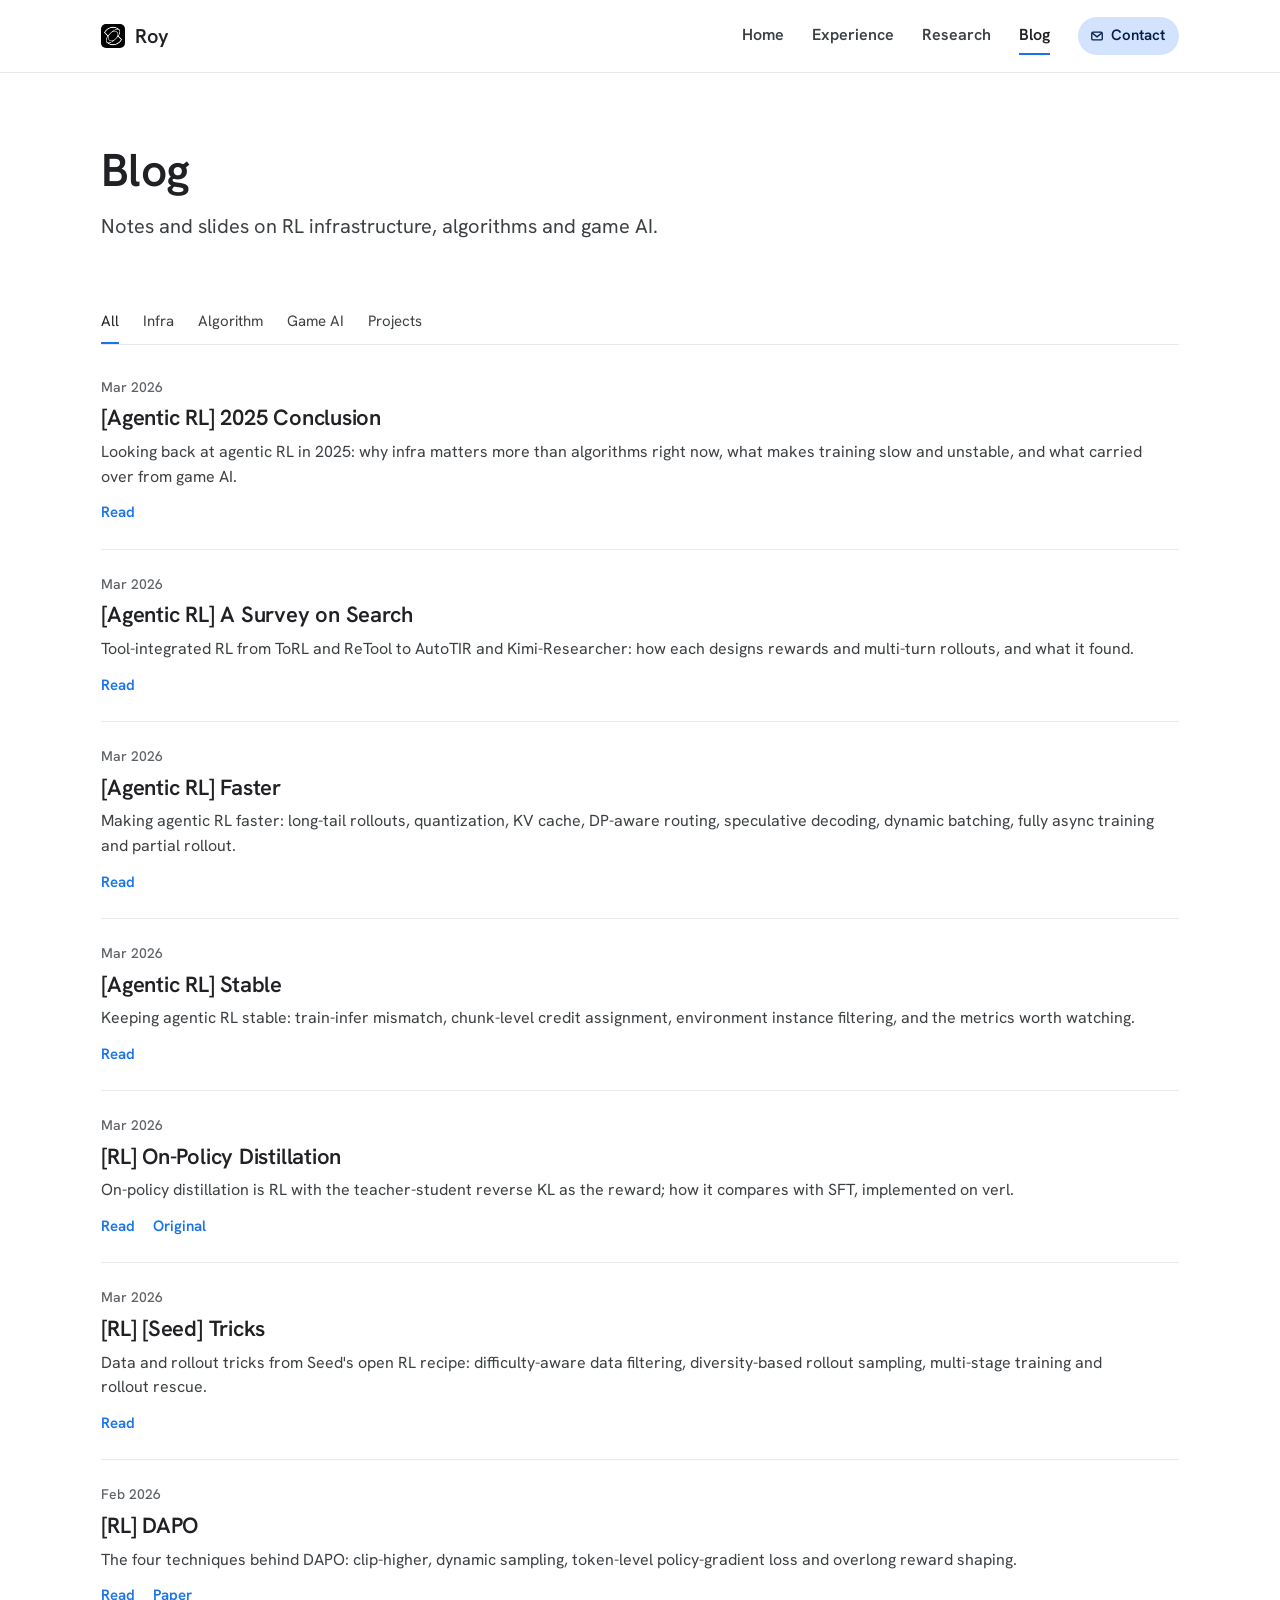
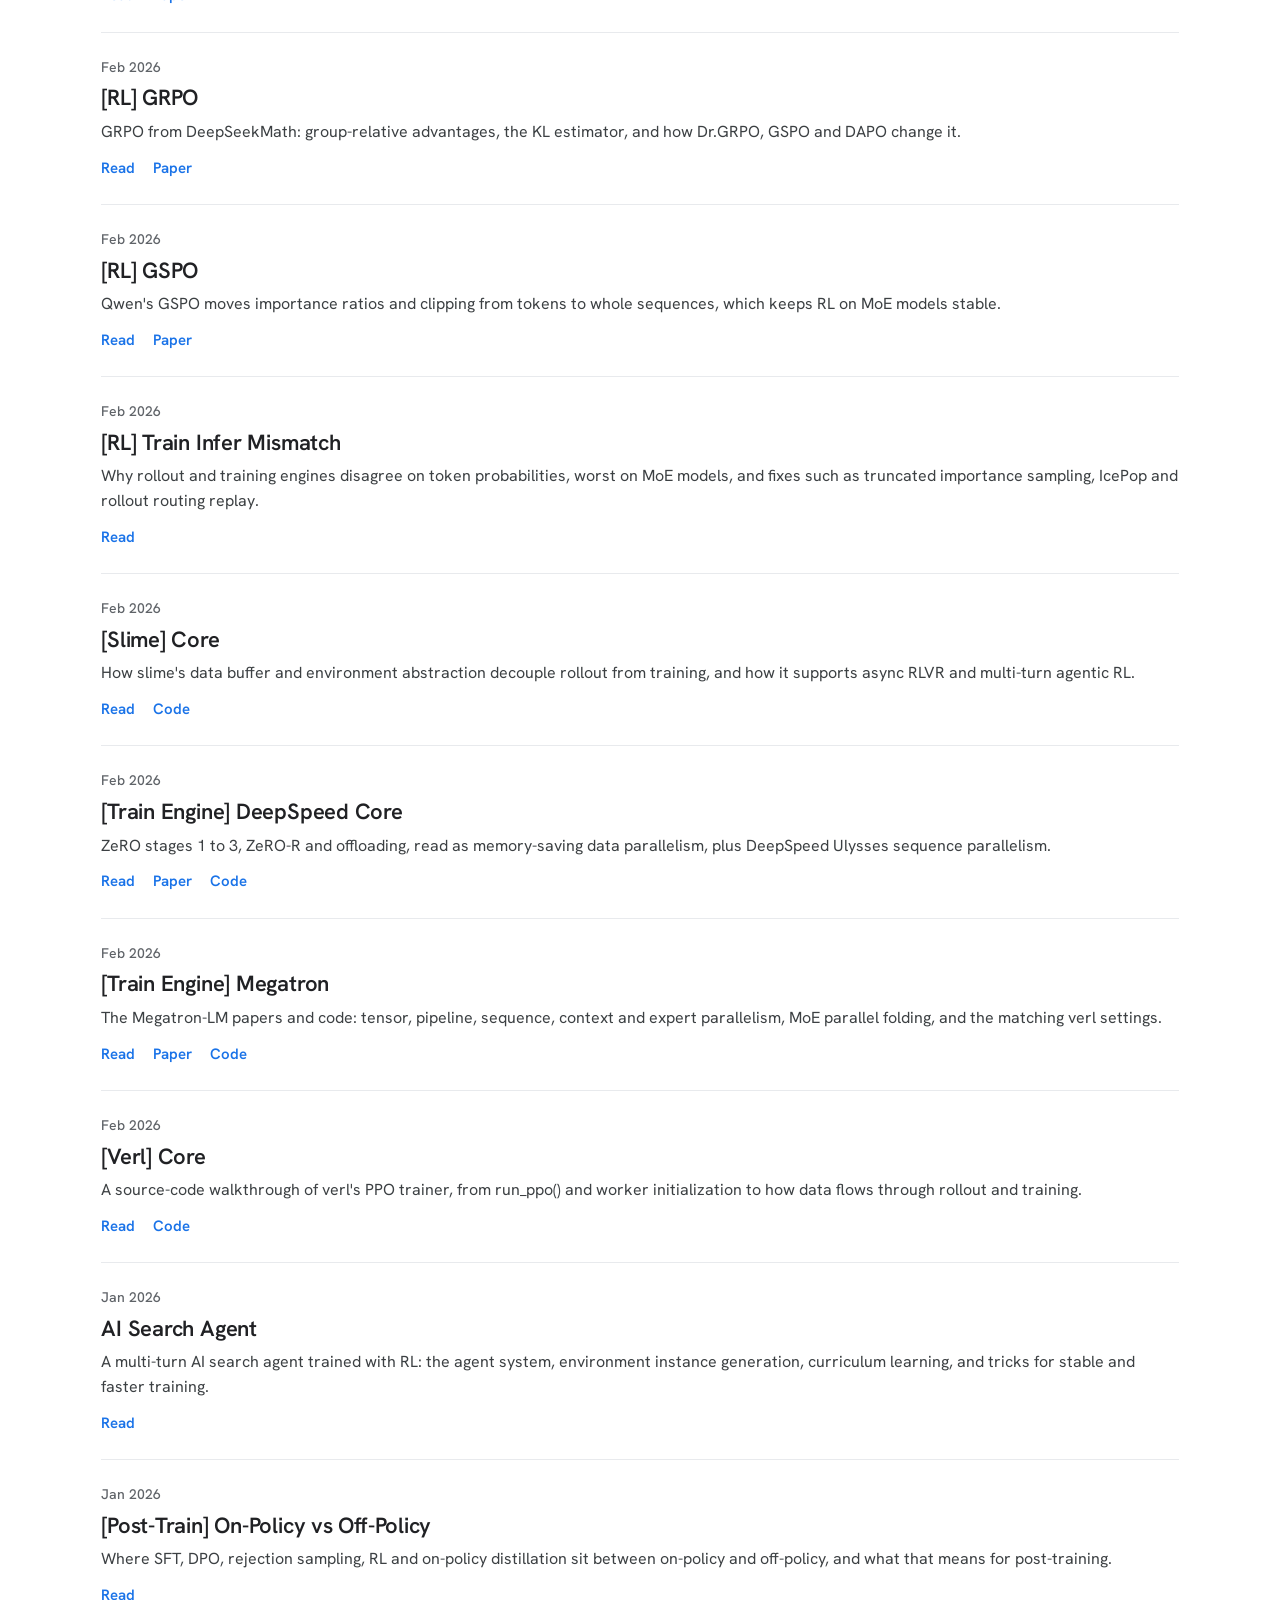
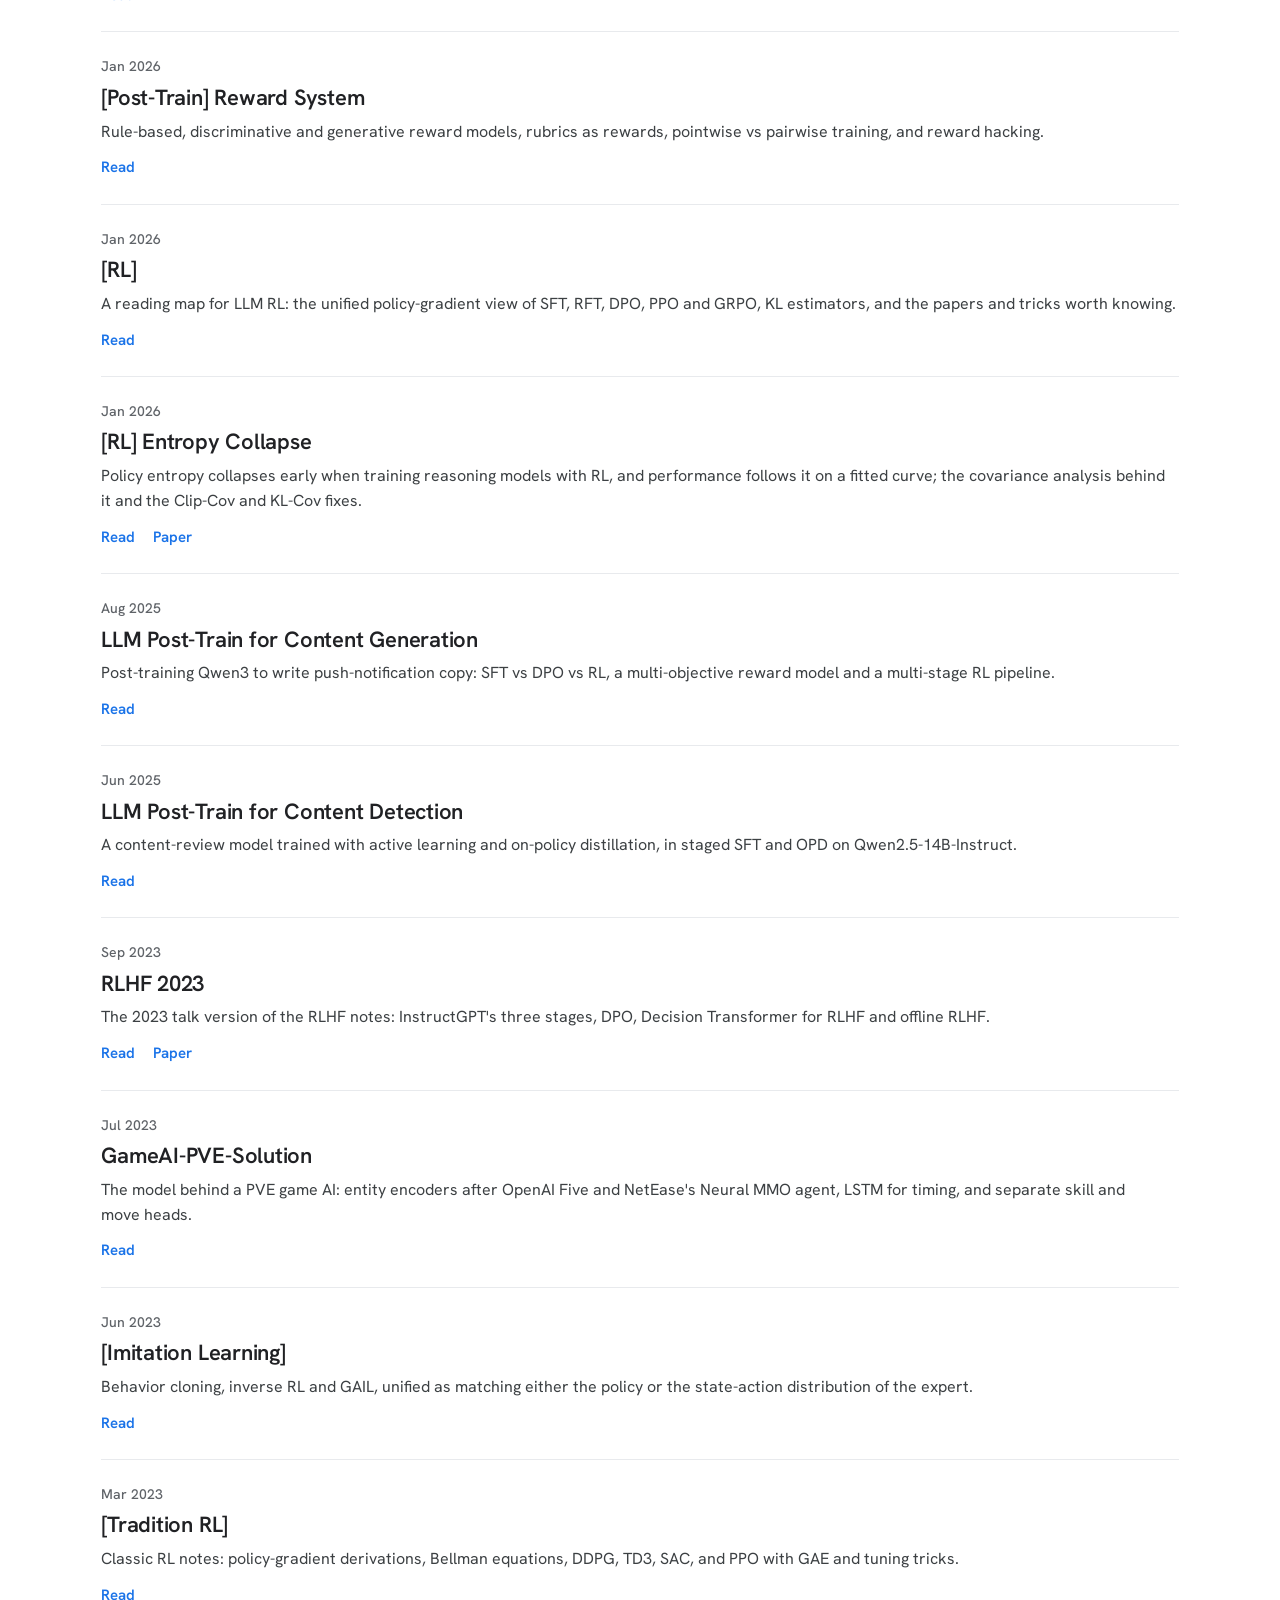
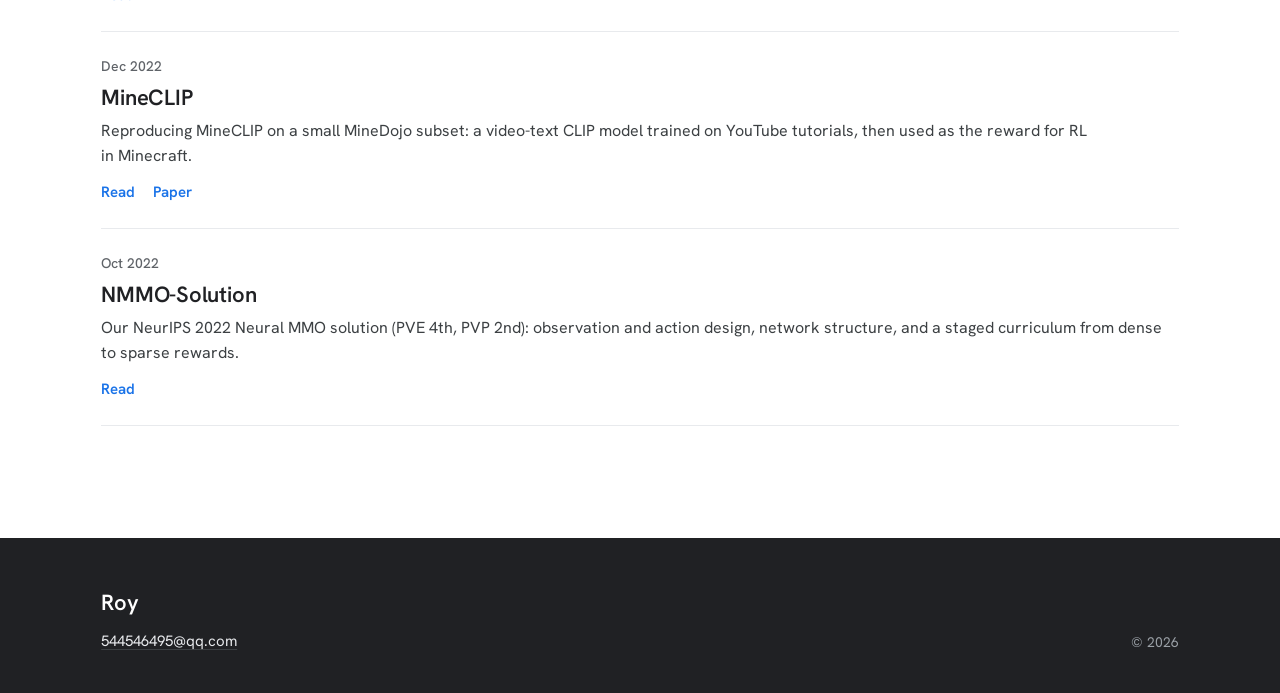
==== blog.html @ 29d345e5 "Update homepage Co-Authored-By: Claude Opus 5.5 <noreply@anthropic.com>" ====
<!doctype html>
<html lang="en">
<head>
<meta charset="utf-8">
<meta name="viewport" content="width=device-width, initial-scale=1">
<title>Blog · Roy</title>
<link rel="icon" href="assets/img/favicon.svg" type="image/svg+xml">
<link rel="preload" href="assets/fonts/hanken-grotesk.woff2" as="font" type="font/woff2" crossorigin>
<link rel="stylesheet" href="assets/css/site.css?v=8b1db1b2">
</head>
<!-- 生成文件，别手改：interview/blog/scripts/build_site_blog.py -->
<body data-active="blog">

<div id="site-header"></div>

<main>

<section class="page-hero">
  <div class="page">
    <h1>Blog</h1>
    <p class="lede">Notes and slides on RL infrastructure, algorithms and game AI.</p>
  </div>
</section>

<section class="journal">
  <div class="page">
    <div class="blog-tabs" role="group" aria-label="Category">
      <button type="button" data-f="all">All</button>
      <button type="button" data-f="infra">Infra</button>
      <button type="button" data-f="algorithm">Algorithm</button>
      <button type="button" data-f="game-ai">Game AI</button>
      <button type="button" data-f="projects">Projects</button>
    </div>
    <div class="blog-subs" data-for="infra" role="group" aria-label="Infra topics" hidden>
      <button type="button" data-f="infra">All</button>
      <button type="button" data-f="infra/distributed-rl">Distributed RL</button>
      <button type="button" data-f="infra/rl-framework">RL Framework</button>
      <button type="button" data-f="infra/train-engine">Train Engine</button>
    </div>
    <div class="blog-subs" data-for="algorithm" role="group" aria-label="Algorithm topics" hidden>
      <button type="button" data-f="algorithm">All</button>
      <button type="button" data-f="algorithm/agentic-rl">Agentic RL</button>
      <button type="button" data-f="algorithm/rlvr-post-train">RLVR &amp; Post-Train</button>
      <button type="button" data-f="algorithm/imitation-learning">Imitation Learning</button>
      <button type="button" data-f="algorithm/tradition-rl">Tradition RL</button>
    </div>
    <div class="post-list blog-list">
      <article class="post-row" data-f="algorithm/agentic-rl">
        <div class="post-meta"><span>Mar 2026</span></div>
        <h3 class="post-title"><a href="https://my.feishu.cn/docx/Sn9PdzP9uoDERxx9p7IcCO5Vnie" target="_blank" rel="noopener">[Agentic RL] 2025 Conclusion</a></h3>
        <p class="post-desc">Looking back at agentic RL in 2025: why infra matters more than algorithms right now, what makes training slow and unstable, and what carried over from game AI.</p>
        <div class="post-links"><a href="https://my.feishu.cn/docx/Sn9PdzP9uoDERxx9p7IcCO5Vnie" target="_blank" rel="noopener">Read</a></div>
      </article>
      <article class="post-row" data-f="algorithm/agentic-rl">
        <div class="post-meta"><span>Mar 2026</span></div>
        <h3 class="post-title"><a href="https://my.feishu.cn/docx/KvLOdgiIqo5UDkxlGZKc0bMan2v" target="_blank" rel="noopener">[Agentic RL] A Survey on Search</a></h3>
        <p class="post-desc">Tool-integrated RL from ToRL and ReTool to AutoTIR and Kimi-Researcher: how each designs rewards and multi-turn rollouts, and what it found.</p>
        <div class="post-links"><a href="https://my.feishu.cn/docx/KvLOdgiIqo5UDkxlGZKc0bMan2v" target="_blank" rel="noopener">Read</a></div>
      </article>
      <article class="post-row" data-f="algorithm/agentic-rl">
        <div class="post-meta"><span>Mar 2026</span></div>
        <h3 class="post-title"><a href="https://my.feishu.cn/docx/Ds23dCeM0oqLKNxSoy0cGDbtnug" target="_blank" rel="noopener">[Agentic RL] Faster</a></h3>
        <p class="post-desc">Making agentic RL faster: long-tail rollouts, quantization, KV cache, DP-aware routing, speculative decoding, dynamic batching, fully async training and partial rollout.</p>
        <div class="post-links"><a href="https://my.feishu.cn/docx/Ds23dCeM0oqLKNxSoy0cGDbtnug" target="_blank" rel="noopener">Read</a></div>
      </article>
      <article class="post-row" data-f="algorithm/agentic-rl">
        <div class="post-meta"><span>Mar 2026</span></div>
        <h3 class="post-title"><a href="https://my.feishu.cn/docx/QgzAd0SVuou9bfxWCPQcIwDhnoh" target="_blank" rel="noopener">[Agentic RL] Stable</a></h3>
        <p class="post-desc">Keeping agentic RL stable: train-infer mismatch, chunk-level credit assignment, environment instance filtering, and the metrics worth watching.</p>
        <div class="post-links"><a href="https://my.feishu.cn/docx/QgzAd0SVuou9bfxWCPQcIwDhnoh" target="_blank" rel="noopener">Read</a></div>
      </article>
      <article class="post-row" data-f="algorithm/rlvr-post-train">
        <div class="post-meta"><span>Mar 2026</span></div>
        <h3 class="post-title"><a href="https://my.feishu.cn/docx/QbgkdojHuoY631xjdaLcDP8knFw" target="_blank" rel="noopener">[RL] On-Policy Distillation</a></h3>
        <p class="post-desc">On-policy distillation is RL with the teacher-student reverse KL as the reward; how it compares with SFT, implemented on verl.</p>
        <div class="post-links"><a href="https://my.feishu.cn/docx/QbgkdojHuoY631xjdaLcDP8knFw" target="_blank" rel="noopener">Read</a><a href="https://thinkingmachines.ai/blog/on-policy-distillation/" target="_blank" rel="noopener">Original</a></div>
      </article>
      <article class="post-row" data-f="algorithm/rlvr-post-train">
        <div class="post-meta"><span>Mar 2026</span></div>
        <h3 class="post-title"><a href="https://my.feishu.cn/docx/CwHzdnieQo6Gzoxni0Rc3Epkn6d" target="_blank" rel="noopener">[RL] [Seed] Tricks</a></h3>
        <p class="post-desc">Data and rollout tricks from Seed&#x27;s open RL recipe: difficulty-aware data filtering, diversity-based rollout sampling, multi-stage training and rollout rescue.</p>
        <div class="post-links"><a href="https://my.feishu.cn/docx/CwHzdnieQo6Gzoxni0Rc3Epkn6d" target="_blank" rel="noopener">Read</a></div>
      </article>
      <article class="post-row" data-f="algorithm/rlvr-post-train">
        <div class="post-meta"><span>Feb 2026</span></div>
        <h3 class="post-title"><a href="https://my.feishu.cn/docx/Rpdtdt7B8o1J4zxbAgTc5IFtnwd" target="_blank" rel="noopener">[RL] DAPO</a></h3>
        <p class="post-desc">The four techniques behind DAPO: clip-higher, dynamic sampling, token-level policy-gradient loss and overlong reward shaping.</p>
        <div class="post-links"><a href="https://my.feishu.cn/docx/Rpdtdt7B8o1J4zxbAgTc5IFtnwd" target="_blank" rel="noopener">Read</a><a href="https://arxiv.org/abs/2503.14476" target="_blank" rel="noopener">Paper</a></div>
      </article>
      <article class="post-row" data-f="algorithm/rlvr-post-train">
        <div class="post-meta"><span>Feb 2026</span></div>
        <h3 class="post-title"><a href="https://my.feishu.cn/docx/WoZqdLLeQoQW9gx3rIfceQ5OnXd" target="_blank" rel="noopener">[RL] GRPO</a></h3>
        <p class="post-desc">GRPO from DeepSeekMath: group-relative advantages, the KL estimator, and how Dr.GRPO, GSPO and DAPO change it.</p>
        <div class="post-links"><a href="https://my.feishu.cn/docx/WoZqdLLeQoQW9gx3rIfceQ5OnXd" target="_blank" rel="noopener">Read</a><a href="https://arxiv.org/abs/2402.03300" target="_blank" rel="noopener">Paper</a></div>
      </article>
      <article class="post-row" data-f="algorithm/rlvr-post-train">
        <div class="post-meta"><span>Feb 2026</span></div>
        <h3 class="post-title"><a href="https://my.feishu.cn/docx/MlZZd5ZpZo1NTrxGnDvcVOCNnOh" target="_blank" rel="noopener">[RL] GSPO</a></h3>
        <p class="post-desc">Qwen&#x27;s GSPO moves importance ratios and clipping from tokens to whole sequences, which keeps RL on MoE models stable.</p>
        <div class="post-links"><a href="https://my.feishu.cn/docx/MlZZd5ZpZo1NTrxGnDvcVOCNnOh" target="_blank" rel="noopener">Read</a><a href="https://arxiv.org/abs/2507.18071" target="_blank" rel="noopener">Paper</a></div>
      </article>
      <article class="post-row" data-f="algorithm/rlvr-post-train">
        <div class="post-meta"><span>Feb 2026</span></div>
        <h3 class="post-title"><a href="https://my.feishu.cn/docx/FW34d05OBouqzExcBDwcQY3on9g" target="_blank" rel="noopener">[RL] Train Infer Mismatch</a></h3>
        <p class="post-desc">Why rollout and training engines disagree on token probabilities, worst on MoE models, and fixes such as truncated importance sampling, IcePop and rollout routing replay.</p>
        <div class="post-links"><a href="https://my.feishu.cn/docx/FW34d05OBouqzExcBDwcQY3on9g" target="_blank" rel="noopener">Read</a></div>
      </article>
      <article class="post-row" data-f="infra/rl-framework">
        <div class="post-meta"><span>Feb 2026</span></div>
        <h3 class="post-title"><a href="https://my.feishu.cn/docx/FOk1dMs9MoQX8WxAuIscJh5dn0g" target="_blank" rel="noopener">[Slime] Core</a></h3>
        <p class="post-desc">How slime&#x27;s data buffer and environment abstraction decouple rollout from training, and how it supports async RLVR and multi-turn agentic RL.</p>
        <div class="post-links"><a href="https://my.feishu.cn/docx/FOk1dMs9MoQX8WxAuIscJh5dn0g" target="_blank" rel="noopener">Read</a><a href="https://github.com/THUDM/slime" target="_blank" rel="noopener">Code</a></div>
      </article>
      <article class="post-row" data-f="infra/train-engine">
        <div class="post-meta"><span>Feb 2026</span></div>
        <h3 class="post-title"><a href="https://my.feishu.cn/docx/UtYSdIr22oGstUxECitcQmuOn8i" target="_blank" rel="noopener">[Train Engine] DeepSpeed Core</a></h3>
        <p class="post-desc">ZeRO stages 1 to 3, ZeRO-R and offloading, read as memory-saving data parallelism, plus DeepSpeed Ulysses sequence parallelism.</p>
        <div class="post-links"><a href="https://my.feishu.cn/docx/UtYSdIr22oGstUxECitcQmuOn8i" target="_blank" rel="noopener">Read</a><a href="https://arxiv.org/abs/1910.02054" target="_blank" rel="noopener">Paper</a><a href="https://github.com/deepspeedai/DeepSpeed" target="_blank" rel="noopener">Code</a></div>
      </article>
      <article class="post-row" data-f="infra/train-engine">
        <div class="post-meta"><span>Feb 2026</span></div>
        <h3 class="post-title"><a href="https://my.feishu.cn/docx/ZzAIdUewdoAyQWxLVZRcHUwOnvc" target="_blank" rel="noopener">[Train Engine] Megatron</a></h3>
        <p class="post-desc">The Megatron-LM papers and code: tensor, pipeline, sequence, context and expert parallelism, MoE parallel folding, and the matching verl settings.</p>
        <div class="post-links"><a href="https://my.feishu.cn/docx/ZzAIdUewdoAyQWxLVZRcHUwOnvc" target="_blank" rel="noopener">Read</a><a href="https://arxiv.org/abs/1909.08053" target="_blank" rel="noopener">Paper</a><a href="https://github.com/NVIDIA/Megatron-LM" target="_blank" rel="noopener">Code</a></div>
      </article>
      <article class="post-row" data-f="infra/rl-framework">
        <div class="post-meta"><span>Feb 2026</span></div>
        <h3 class="post-title"><a href="https://my.feishu.cn/docx/TMZ3dU0dvokHGZxM23Fc9BevnPf" target="_blank" rel="noopener">[Verl] Core</a></h3>
        <p class="post-desc">A source-code walkthrough of verl&#x27;s PPO trainer, from run_ppo() and worker initialization to how data flows through rollout and training.</p>
        <div class="post-links"><a href="https://my.feishu.cn/docx/TMZ3dU0dvokHGZxM23Fc9BevnPf" target="_blank" rel="noopener">Read</a><a href="https://github.com/volcengine/verl" target="_blank" rel="noopener">Code</a></div>
      </article>
      <article class="post-row" data-f="projects/talk">
        <div class="post-meta"><span>Jan 2026</span></div>
        <h3 class="post-title"><a href="https://my.feishu.cn/docx/C8CPdwXnyoalkwxebvKcsvU4npd" target="_blank" rel="noopener">AI Search Agent</a></h3>
        <p class="post-desc">A multi-turn AI search agent trained with RL: the agent system, environment instance generation, curriculum learning, and tricks for stable and faster training.</p>
        <div class="post-links"><a href="https://my.feishu.cn/docx/C8CPdwXnyoalkwxebvKcsvU4npd" target="_blank" rel="noopener">Read</a></div>
      </article>
      <article class="post-row" data-f="algorithm/rlvr-post-train">
        <div class="post-meta"><span>Jan 2026</span></div>
        <h3 class="post-title"><a href="https://my.feishu.cn/docx/NL19dLyjXochYYxAdkUch4GBngf" target="_blank" rel="noopener">[Post-Train] On-Policy vs Off-Policy</a></h3>
        <p class="post-desc">Where SFT, DPO, rejection sampling, RL and on-policy distillation sit between on-policy and off-policy, and what that means for post-training.</p>
        <div class="post-links"><a href="https://my.feishu.cn/docx/NL19dLyjXochYYxAdkUch4GBngf" target="_blank" rel="noopener">Read</a></div>
      </article>
      <article class="post-row" data-f="algorithm/rlvr-post-train">
        <div class="post-meta"><span>Jan 2026</span></div>
        <h3 class="post-title"><a href="https://my.feishu.cn/docx/DcXadrwcgo1xIixCZsocwLtOnAc" target="_blank" rel="noopener">[Post-Train] Reward System</a></h3>
        <p class="post-desc">Rule-based, discriminative and generative reward models, rubrics as rewards, pointwise vs pairwise training, and reward hacking.</p>
        <div class="post-links"><a href="https://my.feishu.cn/docx/DcXadrwcgo1xIixCZsocwLtOnAc" target="_blank" rel="noopener">Read</a></div>
      </article>
      <article class="post-row" data-f="algorithm/rlvr-post-train">
        <div class="post-meta"><span>Jan 2026</span></div>
        <h3 class="post-title"><a href="https://my.feishu.cn/docx/Hg8Rdyj7FoEzZ7xEVM1cwIbEnjd" target="_blank" rel="noopener">[RL]</a></h3>
        <p class="post-desc">A reading map for LLM RL: the unified policy-gradient view of SFT, RFT, DPO, PPO and GRPO, KL estimators, and the papers and tricks worth knowing.</p>
        <div class="post-links"><a href="https://my.feishu.cn/docx/Hg8Rdyj7FoEzZ7xEVM1cwIbEnjd" target="_blank" rel="noopener">Read</a></div>
      </article>
      <article class="post-row" data-f="algorithm/rlvr-post-train">
        <div class="post-meta"><span>Jan 2026</span></div>
        <h3 class="post-title"><a href="https://my.feishu.cn/docx/S9PMdBbprowfp9xrMVUcCy6ZnOe" target="_blank" rel="noopener">[RL] Entropy Collapse</a></h3>
        <p class="post-desc">Policy entropy collapses early when training reasoning models with RL, and performance follows it on a fitted curve; the covariance analysis behind it and the Clip-Cov and KL-Cov fixes.</p>
        <div class="post-links"><a href="https://my.feishu.cn/docx/S9PMdBbprowfp9xrMVUcCy6ZnOe" target="_blank" rel="noopener">Read</a><a href="https://arxiv.org/abs/2505.22617" target="_blank" rel="noopener">Paper</a></div>
      </article>
      <article class="post-row" data-f="projects/talk">
        <div class="post-meta"><span>Aug 2025</span></div>
        <h3 class="post-title"><a href="https://my.feishu.cn/docx/Urtqdus3Dod7gbx4y6tcF6fbnJc" target="_blank" rel="noopener">LLM Post-Train for Content Generation</a></h3>
        <p class="post-desc">Post-training Qwen3 to write push-notification copy: SFT vs DPO vs RL, a multi-objective reward model and a multi-stage RL pipeline.</p>
        <div class="post-links"><a href="https://my.feishu.cn/docx/Urtqdus3Dod7gbx4y6tcF6fbnJc" target="_blank" rel="noopener">Read</a></div>
      </article>
      <article class="post-row" data-f="projects/talk">
        <div class="post-meta"><span>Jun 2025</span></div>
        <h3 class="post-title"><a href="https://my.feishu.cn/docx/SW2wdEkvcoV5wgxpJjzcVqgUnng" target="_blank" rel="noopener">LLM Post-Train for Content Detection</a></h3>
        <p class="post-desc">A content-review model trained with active learning and on-policy distillation, in staged SFT and OPD on Qwen2.5-14B-Instruct.</p>
        <div class="post-links"><a href="https://my.feishu.cn/docx/SW2wdEkvcoV5wgxpJjzcVqgUnng" target="_blank" rel="noopener">Read</a></div>
      </article>
      <article class="post-row" data-f="projects/talk">
        <div class="post-meta"><span>Sep 2023</span></div>
        <h3 class="post-title"><a href="https://my.feishu.cn/docx/RECvdO9MPo5tWVxQEy1c65N5nwg" target="_blank" rel="noopener">RLHF 2023</a></h3>
        <p class="post-desc">The 2023 talk version of the RLHF notes: InstructGPT&#x27;s three stages, DPO, Decision Transformer for RLHF and offline RLHF.</p>
        <div class="post-links"><a href="https://my.feishu.cn/docx/RECvdO9MPo5tWVxQEy1c65N5nwg" target="_blank" rel="noopener">Read</a><a href="https://arxiv.org/abs/2203.02155" target="_blank" rel="noopener">Paper</a></div>
      </article>
      <article class="post-row" data-f="game-ai/game-ai">
        <div class="post-meta"><span>Jul 2023</span></div>
        <h3 class="post-title"><a href="https://my.feishu.cn/docx/VE1Jd40pVouvCBxalZNcwFbYnYc" target="_blank" rel="noopener">GameAI-PVE-Solution</a></h3>
        <p class="post-desc">The model behind a PVE game AI: entity encoders after OpenAI Five and NetEase&#x27;s Neural MMO agent, LSTM for timing, and separate skill and move heads.</p>
        <div class="post-links"><a href="https://my.feishu.cn/docx/VE1Jd40pVouvCBxalZNcwFbYnYc" target="_blank" rel="noopener">Read</a></div>
      </article>
      <article class="post-row" data-f="algorithm/imitation-learning">
        <div class="post-meta"><span>Jun 2023</span></div>
        <h3 class="post-title"><a href="https://my.feishu.cn/docx/MiHjdJAhfok9a1x3Ai2cMWBxnQf" target="_blank" rel="noopener">[Imitation Learning]</a></h3>
        <p class="post-desc">Behavior cloning, inverse RL and GAIL, unified as matching either the policy or the state-action distribution of the expert.</p>
        <div class="post-links"><a href="https://my.feishu.cn/docx/MiHjdJAhfok9a1x3Ai2cMWBxnQf" target="_blank" rel="noopener">Read</a></div>
      </article>
      <article class="post-row" data-f="algorithm/tradition-rl">
        <div class="post-meta"><span>Mar 2023</span></div>
        <h3 class="post-title"><a href="https://my.feishu.cn/docx/UMUydOdohoPzmPxvXG2cx1OGnHb" target="_blank" rel="noopener">[Tradition RL]</a></h3>
        <p class="post-desc">Classic RL notes: policy-gradient derivations, Bellman equations, DDPG, TD3, SAC, and PPO with GAE and tuning tricks.</p>
        <div class="post-links"><a href="https://my.feishu.cn/docx/UMUydOdohoPzmPxvXG2cx1OGnHb" target="_blank" rel="noopener">Read</a></div>
      </article>
      <article class="post-row" data-f="game-ai/game-ai">
        <div class="post-meta"><span>Dec 2022</span></div>
        <h3 class="post-title"><a href="https://my.feishu.cn/docx/TIqkdF7s4oCu1jxbw6RcEl1NnWg" target="_blank" rel="noopener">MineCLIP</a></h3>
        <p class="post-desc">Reproducing MineCLIP on a small MineDojo subset: a video-text CLIP model trained on YouTube tutorials, then used as the reward for RL in Minecraft.</p>
        <div class="post-links"><a href="https://my.feishu.cn/docx/TIqkdF7s4oCu1jxbw6RcEl1NnWg" target="_blank" rel="noopener">Read</a><a href="https://arxiv.org/abs/2206.08853" target="_blank" rel="noopener">Paper</a></div>
      </article>
      <article class="post-row" data-f="game-ai/game-ai">
        <div class="post-meta"><span>Oct 2022</span></div>
        <h3 class="post-title"><a href="https://my.feishu.cn/docx/JMc4dtWVhoOJdDx1ydYcvj2jn6f" target="_blank" rel="noopener">NMMO-Solution</a></h3>
        <p class="post-desc">Our NeurIPS 2022 Neural MMO solution (PVE 4th, PVP 2nd): observation and action design, network structure, and a staged curriculum from dense to sparse rewards.</p>
        <div class="post-links"><a href="https://my.feishu.cn/docx/JMc4dtWVhoOJdDx1ydYcvj2jn6f" target="_blank" rel="noopener">Read</a></div>
      </article>

    </div>
  </div>
</section>

</main>

<div id="site-footer"></div>

<script src="assets/js/site.js?v=3c889df4"></script>
<script src="assets/js/blog.js?v=c22f709d"></script>
</body>
</html>
---- assets/css/site.css ----
@font-face { font-family: 'Hanken Grotesk'; font-weight: 400 800; font-display: swap; src: url('../fonts/hanken-grotesk.woff2') format('woff2'); }
@font-face { font-family: 'Hanken Grotesk'; font-style: italic; font-weight: 400; font-display: swap; src: url('../fonts/hanken-grotesk-italic.woff2') format('woff2'); }
@font-face { font-family: 'JetBrains Mono'; font-weight: 400 500; font-display: swap; src: url('../fonts/jetbrains-mono.woff2') format('woff2'); }

/* Lets the chapter color fade instead of jump */
@property --c { syntax: '<color>'; inherits: true; initial-value: #dfe6f2; }

:root {
  --paper: #fff;
  --paper-2: #f8f9fa;
  --paper-3: #f1f3f4;
  --ink: #202124;
  --ink-2: #3c4043;
  --ink-3: #5f6368;
  --rule: #e8eaed;
  --accent: #1a73e8;
  --accent-hover: #1967d2;
  --link-line: rgba(26, 115, 232, .35);
  --mint: #d3e3fd;
  --mint-2: #c2d7fb;
  --mint-ink: #041e49;
  --deep: #202124;
  --deep-ink: #e8eaed;
  --deep-muted: #9aa0a6;
  --deep-rule: #3c4043;
  --night: #06080c;
  --sans: 'Hanken Grotesk', 'Helvetica Neue', Arial, 'PingFang SC', 'Noto Sans SC', 'Microsoft YaHei', sans-serif;
  --mono: 'JetBrains Mono', ui-monospace, Menlo, monospace;
  --max: 1180px;
  --gutter: clamp(20px, 4vw, 56px);
  --edge: max(var(--gutter), calc((100vw - var(--max)) / 2 + var(--gutter)));
  --step: 120vh;   /* scroll distance per Experience chapter */
}

* { box-sizing: border-box; }
html, body { margin: 0; padding: 0; overflow-x: clip; }
html { scroll-behavior: smooth; }
body { background: var(--paper); color: var(--ink); font: 16px/1.55 var(--sans); -webkit-font-smoothing: antialiased; text-rendering: optimizeLegibility; }
h1, h2, h3, p, ul, ol, dl, dd { margin: 0; padding: 0; }
ul, ol { list-style: none; }
a { color: inherit; text-decoration: none; }
img { display: block; }
:focus-visible { outline: 2px solid var(--accent); outline-offset: 2px; border-radius: 2px; }

.page { max-width: var(--max); margin: 0 auto; padding: 0 var(--gutter); }
section.journal { padding-top: clamp(56px, 8vw, 96px); }
main > section.journal:last-child { padding-bottom: clamp(72px, 9vw, 112px); }


/* ---- Top bar ---- */
.topbar { position: relative; z-index: 50; background: var(--paper); border-bottom: 1px solid var(--rule); }
.topbar-inner { display: flex; align-items: center; justify-content: space-between; gap: 24px; height: 72px; max-width: var(--max); margin: 0 auto; padding: 0 var(--gutter); }
.brand { display: inline-flex; align-items: center; gap: 10px; font-size: 20px; font-weight: 600; letter-spacing: -.01em; white-space: nowrap; }
.brand-mark { height: 24px; width: auto; border-radius: 5px; }
.nav { display: flex; align-items: center; gap: 28px; }
.nav a { padding: 6px 0; border-bottom: 2px solid transparent; color: var(--ink-2); font-size: 16px; font-weight: 600; white-space: nowrap; transition: color .15s; }
.nav a:hover { color: var(--accent-hover); }
.nav a.active { color: var(--ink); border-bottom-color: var(--accent); }
.nav a.nav-cta { display: inline-flex; align-items: center; gap: 7px; padding: 7px 14px 7px 12px; border: 0; border-radius: 50px; background: var(--mint); color: var(--mint-ink); font-size: 15px; transition: background .15s; }
.nav a.nav-cta:hover { background: var(--mint-2); color: var(--mint-ink); }
.nav-cta svg { width: 14px; height: 14px; stroke: currentColor; }

.nav-toggle { display: none; align-items: center; justify-content: center; flex-shrink: 0; width: 40px; height: 40px; margin-right: -8px; padding: 0; border: 0; border-radius: 50%; background: transparent; color: var(--ink); cursor: pointer; }
.burger, .burger::before, .burger::after { display: block; width: 18px; height: 2px; border-radius: 2px; background: currentColor; transition: transform .2s, background .15s; }
.burger { position: relative; }
.burger::before, .burger::after { content: ''; position: absolute; left: 0; }
.burger::before { top: -6px; }
.burger::after { top: 6px; }
.nav-toggle[aria-expanded="true"] .burger { background: transparent; }
.nav-toggle[aria-expanded="true"] .burger::before { background: var(--ink); transform: translateY(6px) rotate(45deg); }
.nav-toggle[aria-expanded="true"] .burger::after { background: var(--ink); transform: translateY(-6px) rotate(-45deg); }


/* ---- Home: hero ---- */
#hero { padding-top: clamp(40px, 6vw, 72px); }
.hero-grid { display: grid; grid-template-columns: clamp(220px, 25vw, 290px) minmax(0, 1fr); gap: clamp(32px, 6vw, 88px); align-items: stretch; }
.hero-grid > .aside { grid-column: 1; grid-row: 1; display: flex; flex-direction: column; }
.hero-grid > div:first-child { grid-column: 2; grid-row: 1; }
.hero-name, .page-hero h1 { font-size: clamp(34px, 4.6vw, 46px); font-weight: 600; line-height: 1.1; letter-spacing: -.015em; }
.hero-name { margin-bottom: 24px; }
.hero-bio { max-width: 660px; color: var(--ink-2); font-size: 18px; line-height: 1.6; }
.hero-bio p + p { margin-top: 16px; }
.hero-bio a, .log a { padding: 0 1px; border-bottom: 1px solid var(--link-line); color: var(--ink); transition: color .15s, border-color .15s; }
.hero-bio a:hover, .log a:hover { color: var(--accent); border-bottom-color: var(--accent); }
.hero-bio .zh { color: var(--ink-3); font-size: 15px; line-height: 1.75; }

.avatar-frame { width: 100%; aspect-ratio: 1; overflow: hidden; border-radius: 8px; background: var(--paper-2); }
.avatar-frame img { width: 100%; height: 100%; object-fit: cover; }
.dock { display: grid; grid-template-columns: repeat(4, minmax(0, 1fr)); gap: 2px; margin-top: 14px; }
.dock a { display: inline-flex; align-items: center; justify-content: center; height: 40px; border-radius: 8px; color: var(--ink-3); font-size: 13px; font-weight: 700; transition: color .15s, background .15s; }
.dock a:hover { color: var(--ink); background: var(--paper-3); }
.dock svg { width: 17px; height: 17px; }
.hero-aff { display: grid; gap: 14px; padding-top: 28px; }
.hero-aff li { display: flex; align-items: center; gap: 14px; }
.hero-aff img { flex: none; width: 32px; height: 32px; object-fit: contain; border-radius: 6px; }
.hero-aff span { display: flex; flex-direction: column; gap: 2px; color: var(--ink-3); font-size: 13px; line-height: 1.35; }
.hero-aff b { color: var(--ink); font-size: 15px; font-weight: 600; }


/* ---- Section heads, logs ---- */
.sec-head { display: flex; align-items: baseline; justify-content: space-between; gap: 16px; margin-bottom: 24px; }
.sec-title { font-size: clamp(25px, 2.4vw, 30px); font-weight: 600; line-height: 1.2; letter-spacing: -.01em; }
.sec-more { flex: none; color: var(--accent); font-size: 15px; font-weight: 600; transition: color .15s; }
.sec-more:hover { color: var(--accent-hover); text-decoration: underline; text-underline-offset: 3px; }

.log li { display: grid; grid-template-columns: 96px minmax(0, 1fr); gap: 20px; align-items: baseline; padding: 10px 0; color: var(--ink-2); line-height: 1.5; }
.log li.year-start { margin-top: 8px; padding-top: 18px; border-top: 1px solid var(--rule); }
.log .date { color: var(--ink-3); font-size: 14px; font-weight: 500; white-space: nowrap; font-variant-numeric: tabular-nums; }


/* ---- Posts: shared by the Experience cards and Research ---- */
.post-meta { display: flex; flex-wrap: wrap; align-items: center; gap: 12px; color: var(--ink-3); font-size: 14px; font-weight: 500; font-variant-numeric: tabular-nums; }
.tag { padding: 0 8px; border-radius: 999px; background: var(--paper-3); color: var(--ink-3); font-size: 12px; line-height: 20px; }
.post-title { margin: 6px 0 8px; font-size: 22px; font-weight: 600; line-height: 1.25; letter-spacing: -.01em; }
.post-title a { transition: color .15s; }
.post-title a:hover { color: var(--accent); }
.post-desc { color: var(--ink-2); line-height: 1.55; }
.post-authors { color: var(--ink-3); font-size: 14px; line-height: 1.4; text-wrap: pretty; }
.post-authors b { color: var(--ink); font-weight: 600; }

.tile-thumb { display: block; aspect-ratio: 16 / 10; overflow: hidden; border: 1px solid var(--rule); border-radius: 8px; background: var(--paper-2); }
.tile-thumb img { width: 100%; height: 100%; object-fit: cover; transition: transform .35s cubic-bezier(.2, .7, .3, 1); }
.tile-thumb:hover img { transform: scale(1.03); }

.post-grid { display: grid; grid-template-columns: repeat(2, minmax(0, 1fr)); column-gap: clamp(28px, 4vw, 56px); row-gap: 40px; }
.post-grid.exp-grid { grid-template-columns: repeat(3, minmax(0, 1fr)); }
.post-card { display: flex; flex-direction: column; min-width: 0; }
.post-card .post-title { margin: 6px 0; font-size: 20px; }
.exp-grid .post-meta { margin-top: 12px; }

.page-hero { padding-top: clamp(40px, 6vw, 72px); }
.page-hero h1 { max-width: 20em; margin-bottom: 16px; }
.page-hero + section.journal { padding-top: clamp(32px, 5vw, 56px); }
.exp-row { display: grid; grid-template-columns: 240px minmax(0, 1fr); column-gap: 28px; align-items: center; padding: 24px 0; border-bottom: 1px solid var(--rule); }
.exp-row:first-child { padding-top: 4px; }

/* ---- Blog: text-only rows, as wenhaochai.com/blogs.html ---- */
.page-hero .lede { max-width: 38em; margin: 0; color: var(--ink-2); font-size: clamp(18px, 1.6vw, 20px); line-height: 1.45; text-wrap: pretty; }
.post-row { padding: 24px 0; border-bottom: 1px solid var(--rule); }
.post-row.first { padding-top: 4px; }
.post-row[hidden] { display: none; }
.post-row .post-desc { margin: 0 0 12px; font-size: 16px; line-height: 1.55; text-wrap: pretty; }
.post-links { display: flex; flex-wrap: wrap; gap: 18px; }
.post-links a { color: var(--accent); font-size: 15px; font-weight: 600; transition: color .15s; }
.post-links a:hover { color: var(--accent-hover); }
@media (prefers-reduced-motion: no-preference) {   /* titles and link rows: an underline draws in from the left */
  .post-row .post-title a, .post-links a { background: linear-gradient(currentColor, currentColor) 0 100% / 0 2px no-repeat; transition: background-size .28s cubic-bezier(.2, .7, .3, 1), color .15s; }
  .post-row .post-title a { background-size: 0 1px; }
  .post-row .post-title a:hover { background-size: 100% 1px; }
  .post-links a:hover { background-size: 100% 2px; }
}

/* taxonomy: category tabs like the reference's contents bar (active tab underlined in blue),
   then the category's topics as a pill group like its language switch */
.blog-tabs { display: flex; gap: 24px; margin: 0 0 28px; overflow-x: auto; border-bottom: 1px solid var(--rule); scrollbar-width: none; }
.blog-tabs::-webkit-scrollbar { display: none; }
.blog-tabs button { flex: none; padding: 14px 0 11px; border: 0; border-bottom: 2px solid transparent; background: none; color: var(--ink-2); font: 15px var(--sans); white-space: nowrap; cursor: pointer; transition: color .15s, border-color .15s; }
.blog-tabs button:hover, .blog-tabs button.on { color: var(--ink); }
.blog-tabs button.on { border-bottom-color: var(--accent); }
.blog-subs { display: flex; width: fit-content; max-width: 100%; margin: -8px 0 24px; padding: 2px; overflow-x: auto; border-radius: 50px; background: var(--paper-3); scrollbar-width: none; }   /* one line; scrolls sideways on phones */
.blog-subs::-webkit-scrollbar { display: none; }
.blog-subs[hidden] { display: none; }
.blog-subs button { flex: none; padding: 5px 12px; white-space: nowrap; border: 0; border-radius: 50px; background: transparent; color: var(--ink-2); font: 600 14px var(--sans); cursor: pointer; }
.blog-subs button.on { background: var(--mint); color: var(--mint-ink); }


/* ---- Contact ---- */
.prose { max-width: 700px; color: var(--ink-2); line-height: 1.6; font-size: 17px; }
.prose a { padding: 0 1px; border-bottom: 1px solid var(--link-line); color: var(--ink); }
.prose a:hover { color: var(--accent); border-bottom-color: var(--accent); }
.link-row { display: flex; flex-wrap: wrap; gap: 8px 20px; margin-top: 16px; color: var(--accent); font-size: 15px; font-weight: 600; }
.link-row a:hover { color: var(--accent-hover); text-decoration: underline; text-underline-offset: 3px; }


/* ---- Footer ---- */
.foot { padding: 48px 0 40px; background: var(--deep); color: var(--deep-ink); font-size: 15px; }
.foot-inner { display: flex; flex-wrap: wrap; justify-content: space-between; align-items: flex-end; gap: 16px 24px; max-width: var(--max); margin: 0 auto; padding: 0 var(--gutter); }
.foot-brand { color: #fff; font-size: 22px; font-weight: 600; letter-spacing: -.01em; }
.foot-mail { margin-top: 10px; }
.foot-mail a { text-decoration: underline; text-underline-offset: 3px; text-decoration-color: var(--deep-rule); }
.foot-mail a:hover { color: #fff; text-decoration-color: currentColor; }
.foot-meta { color: var(--deep-muted); font-size: 14px; }


/* ---- Home film: the Experience swarm in a player ---- */
.film {
  --c: #ff7a52;
  display: block; position: relative; aspect-ratio: 16 / 7; overflow: hidden; border-radius: 8px; color: #fff;
  background: radial-gradient(55% 80% at 72% 48%, color-mix(in srgb, var(--c) 14%, transparent), transparent 70%), var(--night);
  transition: --c .9s;
}
.film canvas { position: absolute; inset: 0; width: 100%; height: 100%; }
.film-text { position: absolute; left: clamp(20px, 3.4vw, 40px); top: 44%; transform: translateY(-50%); max-width: 44%; }
.film-where { color: var(--c); font: 13px/1.5 var(--mono); }
.film-title { margin-top: 10px; font-size: clamp(30px, 4.2vw, 52px); font-weight: 600; line-height: 1.08; letter-spacing: -.02em; }
.film-bar { position: absolute; inset: auto clamp(20px, 3.4vw, 40px) 14px; display: grid; grid-template-columns: repeat(5, 1fr); padding-top: 10px; color: #8d939d; font-size: 12.5px; font-weight: 500; }
.film-bar::before, .film-bar::after { content: ''; position: absolute; left: 0; top: 0; width: 100%; height: 2px; }
.film-bar::before { background: #ffffff26; }
.film-bar::after { background: var(--c); transform: scaleX(var(--played, 0)); transform-origin: left; }
.film-bar li { transition: color .3s; }
.film-bar li.on { color: #fff; }


/* ---- Experience page: stacked by default, a pinned stage once experience.js adds .live ---- */
.exp { position: relative; background: var(--night); color: #c6ccd6; }
.stage { display: grid; gap: 72px; max-width: var(--max); margin: 0 auto; padding: 72px var(--gutter); }
.stage canvas, .rail, .exp-anchor { display: none; }

.exp.live { height: calc(100svh + 5 * var(--step)); }
.exp.live .stage {
  position: sticky; top: 0; display: block; height: 100svh; max-width: none; padding: 0; overflow: hidden;
  background: radial-gradient(60% 70% at 72% 50%, color-mix(in srgb, var(--c) 13%, transparent), transparent 70%), var(--night);
  transition: --c .9s;
}
.exp.live canvas { display: block; position: absolute; inset: 0; width: 100%; height: 100%; }
.exp.live .rail { display: flex; }
.exp.live .exp-anchor { display: block; position: absolute; left: 0; }
.exp-anchor:nth-of-type(1) { top: calc(1 * var(--step)); }
.exp-anchor:nth-of-type(2) { top: calc(2 * var(--step)); }
.exp-anchor:nth-of-type(3) { top: calc(3 * var(--step)); }
.exp-anchor:nth-of-type(4) { top: calc(4 * var(--step)); }
.exp-anchor:nth-of-type(5) { top: calc(5 * var(--step)); }

.exp.live .chapter {
  position: absolute; inset: 0; padding: 0 var(--edge);
  display: flex; flex-direction: column; justify-content: center; align-items: flex-start;
  transform: translateY(18px); opacity: 0; visibility: hidden; pointer-events: none;
  transition: opacity .35s, transform .5s cubic-bezier(.2, .7, .2, 1), visibility .35s;
}
.exp.live .chapter > * { max-width: min(430px, 38vw); }
.exp.live .chapter.opening > * { max-width: min(520px, 40vw); }
.exp.live .chapter.on { transform: none; opacity: 1; visibility: visible; }
.exp.live dl { width: 100%; }

.eyebrow { margin-bottom: 18px; color: var(--c); font: 12.5px/1.5 var(--mono); letter-spacing: .03em; }
.chapter h1, .chapter h2 { color: #fff; font-weight: 600; line-height: 1.02; letter-spacing: -.03em; }
.chapter h1 { font-size: clamp(44px, 5vw, 72px); }
.chapter h2 { font-size: clamp(40px, 4.4vw, 64px); }
.chapter small { display: block; margin-top: 12px; color: var(--c); font-size: .3em; font-weight: 500; line-height: 1.3; letter-spacing: -.005em; }
.lede { margin-top: 22px; font-size: 18px; line-height: 1.55; }
.chapter dl { margin-top: 24px; border-top: 1px solid #ffffff1c; font: 13px/1.45 var(--mono); }
.chapter dl div { display: grid; grid-template-columns: 112px 1fr; gap: 12px; padding: 7px 0; border-bottom: 1px solid #ffffff1c; }
.chapter dt { color: #7f8794; }
.chapter dd { color: #eef1f6; }

.cta { display: inline-flex; gap: 10px; margin-top: 26px; padding: 10px 20px; border-radius: 50px; background: var(--c); color: var(--night); font-size: 15px; font-weight: 600; }
.cta span { transition: transform .25s; }
.cta:hover span, .cta:focus-visible span { transform: translateX(5px); }
.exp.live .cta { pointer-events: auto; }
/* The whole stage opens the active chapter's blog */
.exp.live .cta::after { content: ''; position: absolute; inset: 0; cursor: pointer; }

.fig { margin-top: 16px; color: #7f8794; font: 12px/1.5 var(--mono); text-wrap: balance; }
.exp.live .chapter > .fig { position: absolute; right: var(--edge); bottom: 30px; margin: 0; max-width: 460px; text-align: right; }

.rail { position: absolute; z-index: 2; left: var(--edge); bottom: 28px; gap: 4px; font: 12px var(--mono); }
.rail a { display: flex; align-items: center; gap: 7px; padding: 6px 12px 6px 8px; border-radius: 99px; color: #7f8794; transition: color .25s, background .25s; }
.rail a b { font-weight: 500; }
.rail a:hover { color: #fff; }
.rail a.on { background: var(--c); color: var(--night); }


/* ---- Narrow screens ---- */
@media (max-width: 900px) {
  .post-grid.exp-grid { grid-template-columns: repeat(2, minmax(0, 1fr)); }
}

@media (max-width: 860px) {
  .hero-grid { grid-template-columns: auto minmax(0, 1fr); grid-template-areas: "avatar name" "dock dock" "bio bio"; column-gap: clamp(18px, 5vw, 28px); row-gap: 0; align-items: center; }
  .hero-grid > div:first-child, .hero-grid > .aside { display: contents; }
  .avatar-frame { grid-area: avatar; width: clamp(88px, 24vw, 128px); }
  .hero-name { grid-area: name; margin: 0; }
  .dock { grid-area: dock; margin-top: 20px; }
  .hero-bio { grid-area: bio; margin-top: 20px; font-size: 17px; }
  .hero-aff { display: none; }

  .exp.live .chapter { justify-content: flex-end; padding: 0 20px 62px; }
  .exp.live .chapter > *, .exp.live .chapter.opening > * { max-width: 100%; }
  .chapter h1 { font-size: 40px; }
  .chapter h2 { font-size: 34px; }
  .eyebrow { margin-bottom: 10px; font-size: 11.5px; }
  .lede { margin-top: 10px; font-size: 15px; line-height: 1.45; }
  .chapter dl { margin-top: 12px; font-size: 11.5px; }
  .chapter dl div { grid-template-columns: 92px 1fr; padding: 4px 0; }
  .cta { margin-top: 12px; padding: 8px 16px; font-size: 14px; }
  .exp.live .chapter > .fig { display: none; }
  .rail { left: 14px; bottom: 16px; }
  .rail a { padding: 4px 10px; }
  .rail a span { display: none; }
}

@media (max-width: 800px) {
  .topbar-inner { height: 60px; gap: 12px; }
  .brand { font-size: 18px; }
  .brand-mark { height: 22px; }
  .nav-toggle { display: inline-flex; }
  .nav { position: absolute; top: 100%; left: 0; right: 0; flex-direction: column; align-items: stretch; gap: 0; padding: 4px var(--gutter) 16px; background: var(--paper); border-bottom: 1px solid var(--rule); box-shadow: 0 12px 24px rgba(32, 33, 36, .1); opacity: 0; visibility: hidden; transform: translateY(-6px); transition: opacity .15s, transform .15s, visibility .15s; }
  .nav.open { opacity: 1; visibility: visible; transform: none; }
  .nav a { padding: 13px 0; border-bottom: 0; }
  .nav a + a { border-top: 1px solid var(--rule); }
  .nav a.active { color: var(--accent-hover); }
  .nav a.nav-cta { align-self: flex-start; margin-top: 12px; padding: 9px 16px 9px 14px; border-top: 0; }
}

@media (max-width: 640px) {
  .post-grid, .post-grid.exp-grid { grid-template-columns: minmax(0, 1fr); row-gap: 32px; }
  .exp-row { grid-template-columns: 112px minmax(0, 1fr); column-gap: 16px; }
  .exp-row .post-title { font-size: 18px; }
  .exp-row .post-authors { font-size: 13px; }
  .log li { grid-template-columns: 76px minmax(0, 1fr); gap: 12px; padding: 9px 0; }
  .film { aspect-ratio: 4 / 3.2; }
  .film-text { top: 22px; transform: none; max-width: 80%; }
  .film-title { font-size: 28px; }
  .film-bar li { display: none; }
  .film-bar li.on { display: block; grid-column: 1 / -1; }
}
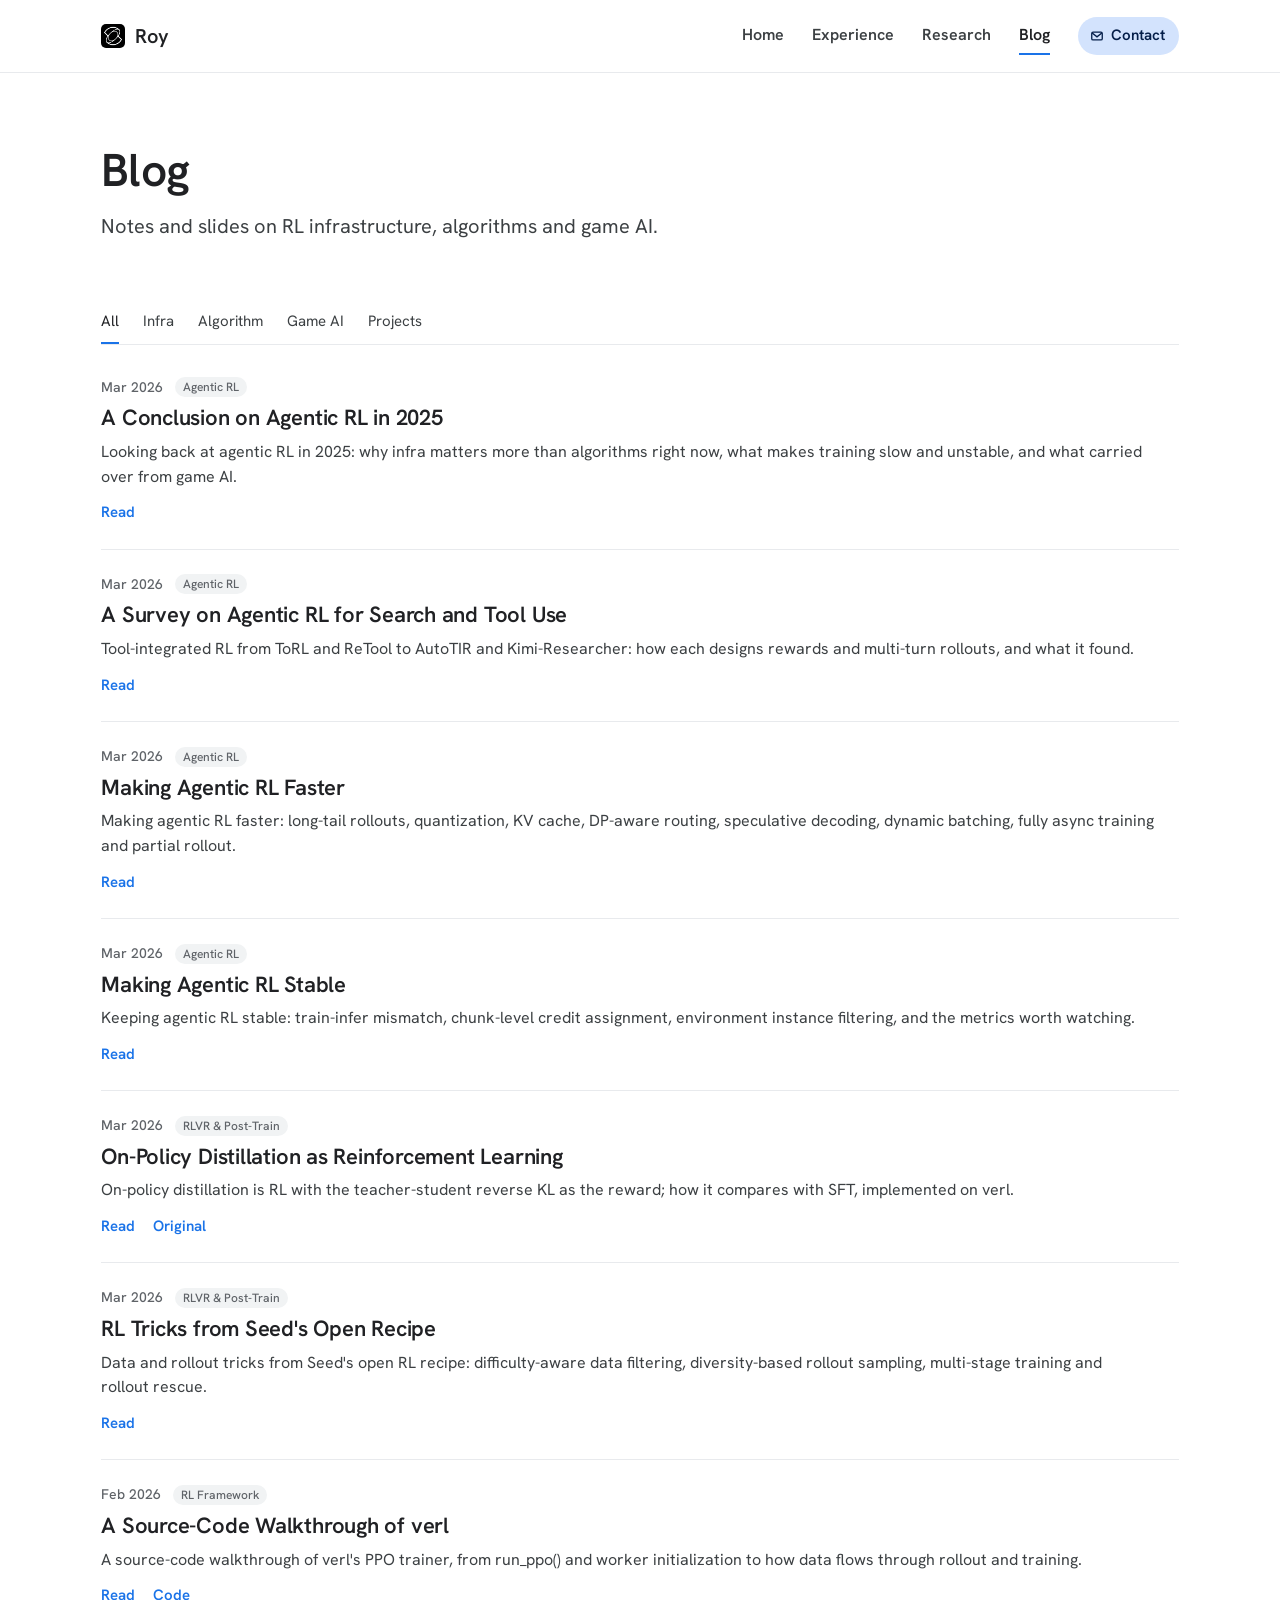
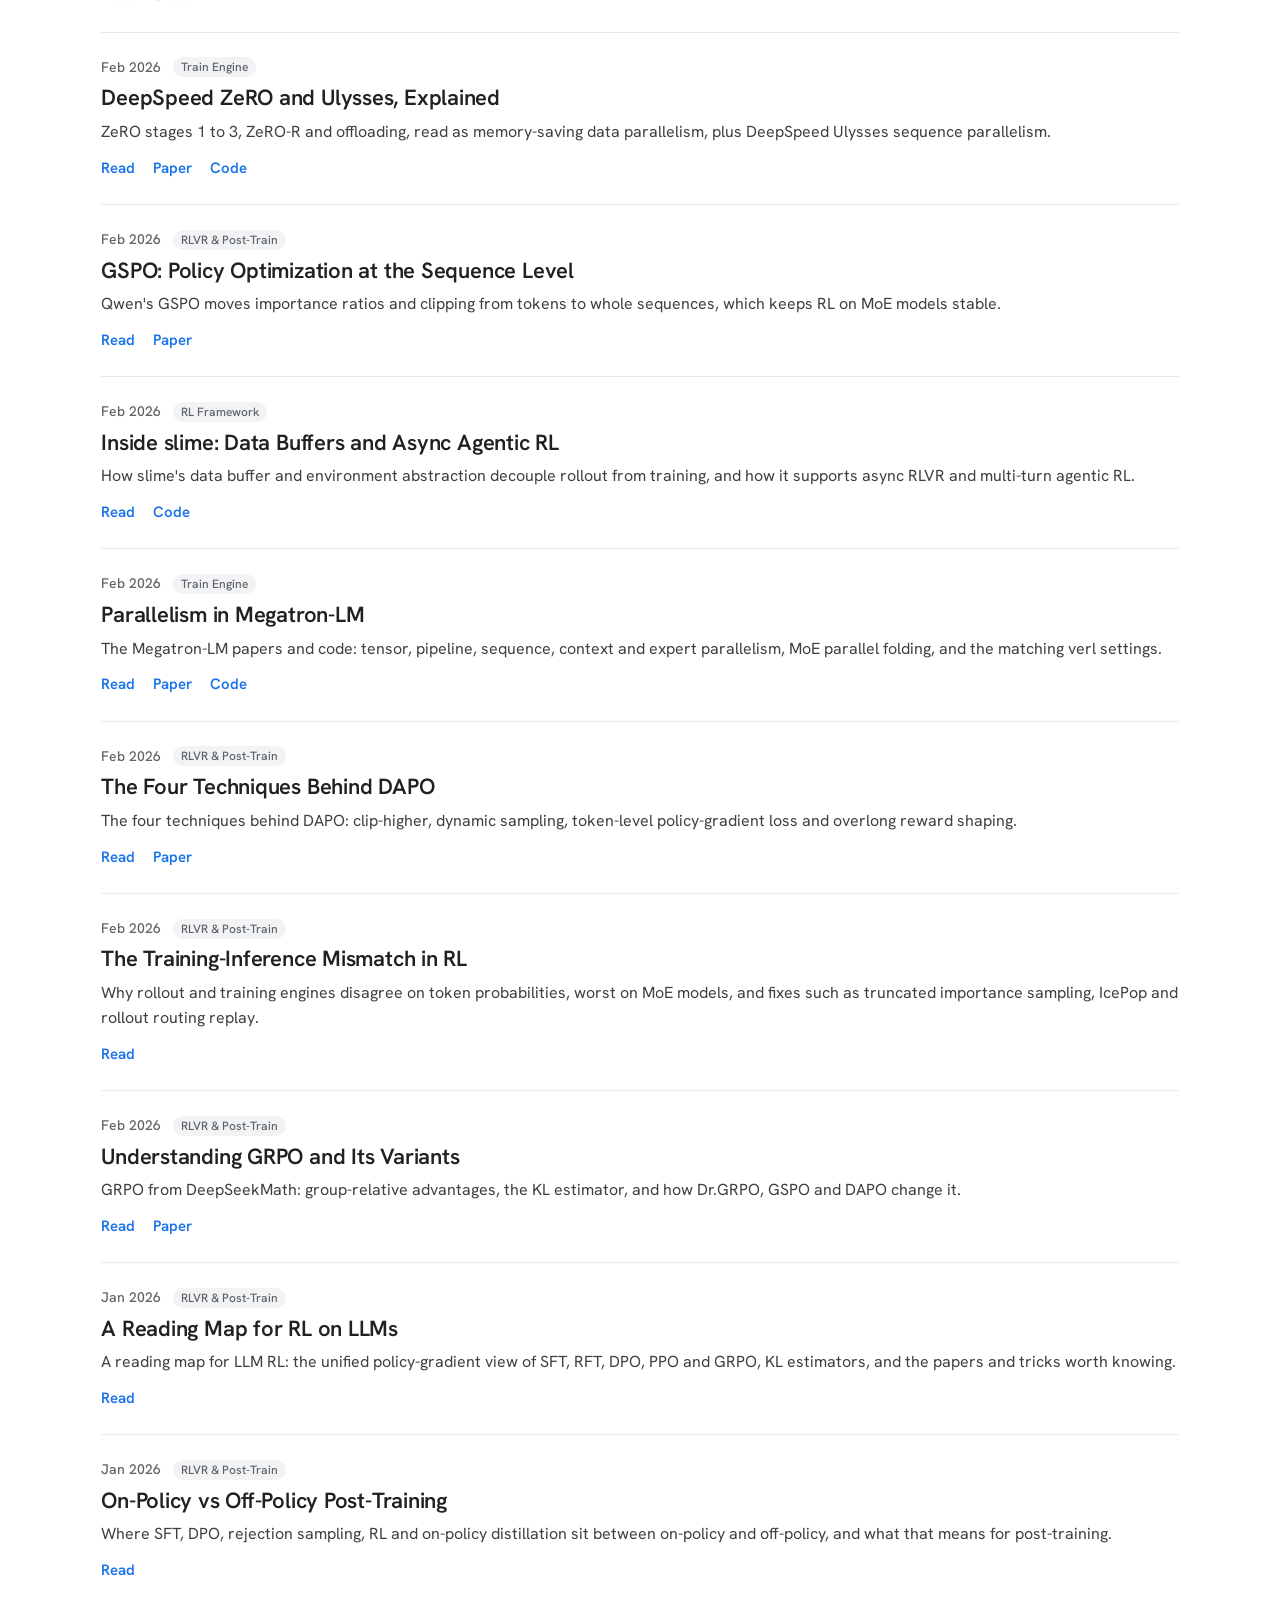
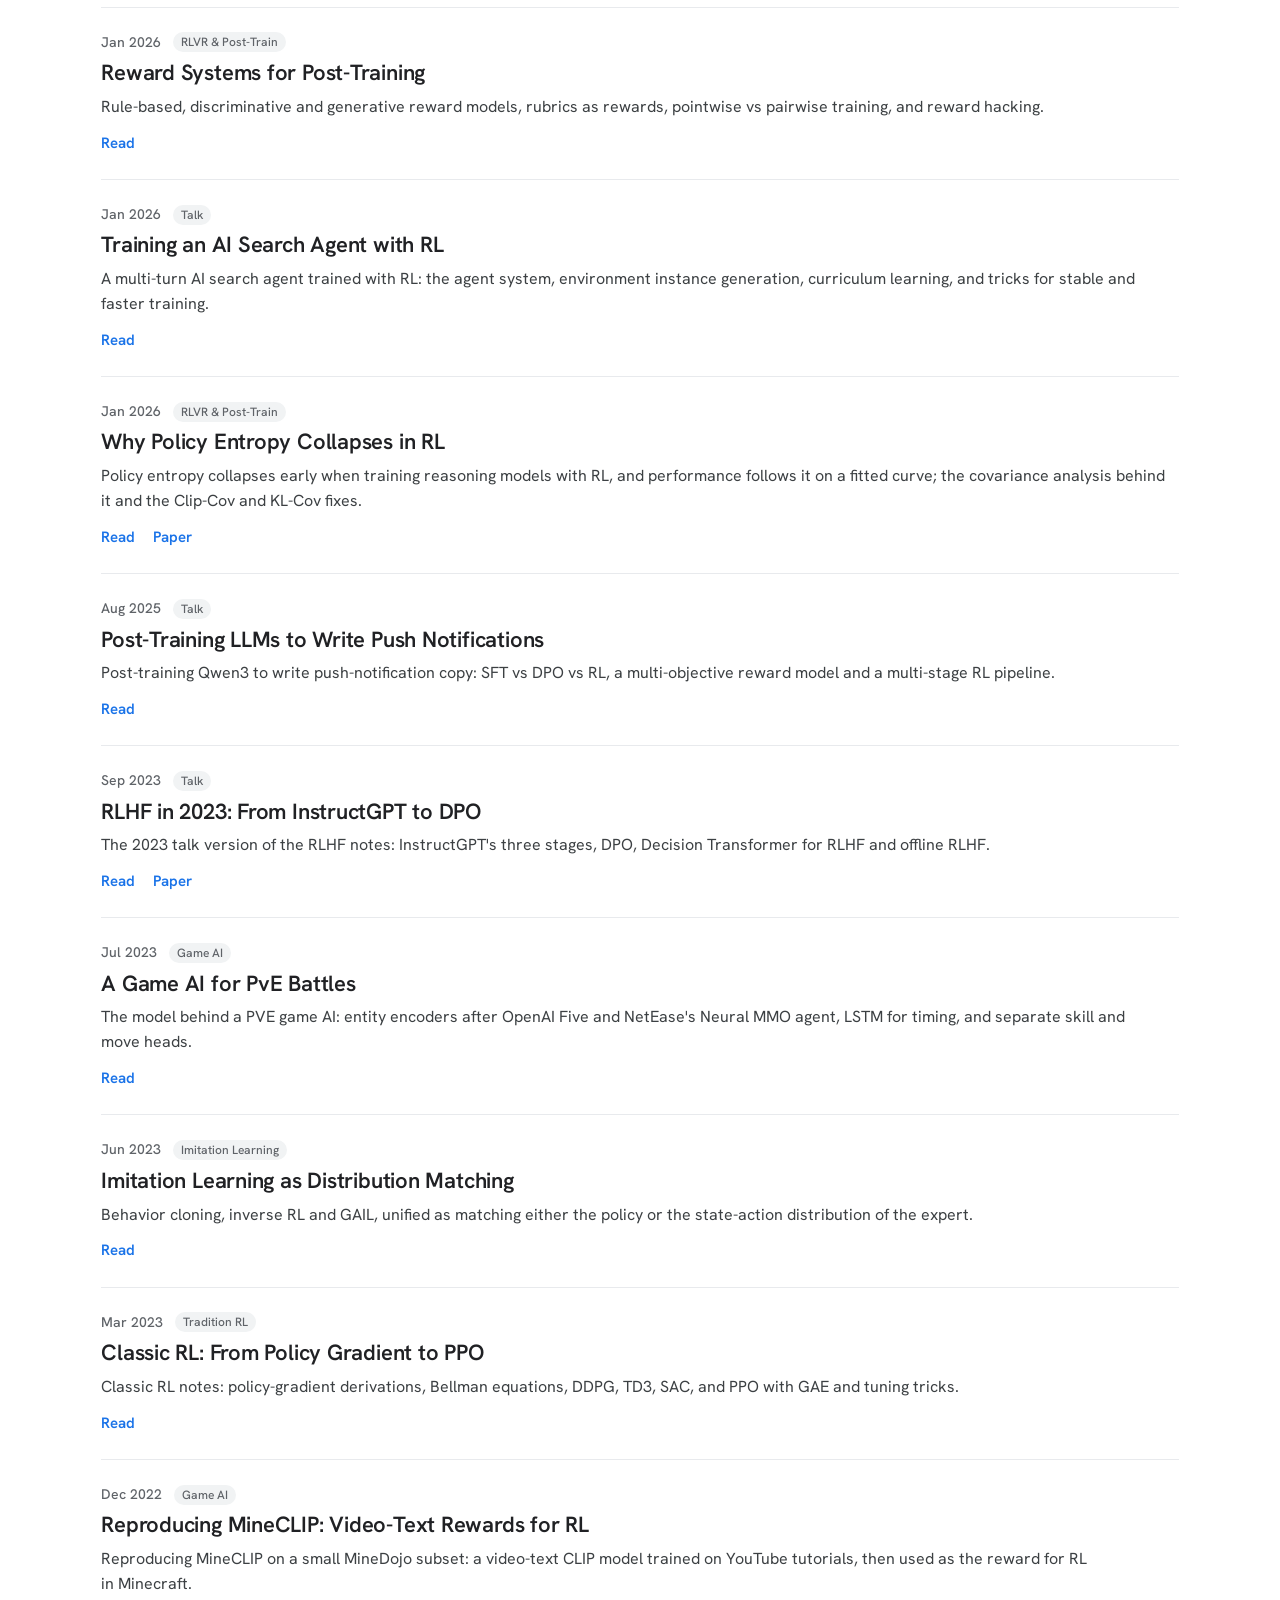
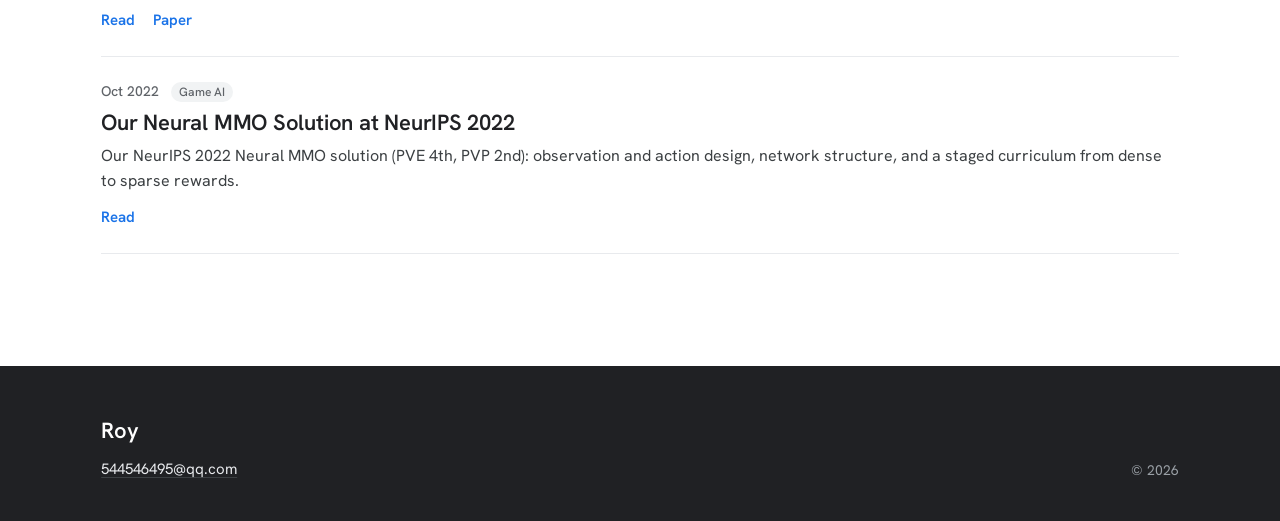
==== commit adb767b6: "Update homepage Co-Authored-By: Claude Opus 5.5 <noreply@anthropic.com>" ====
--- a/blog.html
+++ b/blog.html
@@ -6,7 +6,7 @@
 <title>Blog · Roy</title>
 <link rel="icon" href="assets/img/favicon.svg" type="image/svg+xml">
 <link rel="preload" href="assets/fonts/hanken-grotesk.woff2" as="font" type="font/woff2" crossorigin>
-<link rel="stylesheet" href="assets/css/site.css?v=8b1db1b2">
+<link rel="stylesheet" href="assets/css/site.css?v=5ba6da6b">
 </head>
 <!-- 生成文件，别手改：interview/blog/scripts/build_site_blog.py -->
 <body data-active="blog">
@@ -46,164 +46,158 @@
     </div>
     <div class="post-list blog-list">
       <article class="post-row" data-f="algorithm/agentic-rl">
-        <div class="post-meta"><span>Mar 2026</span></div>
-        <h3 class="post-title"><a href="https://my.feishu.cn/docx/Sn9PdzP9uoDERxx9p7IcCO5Vnie" target="_blank" rel="noopener">[Agentic RL] 2025 Conclusion</a></h3>
+        <div class="post-meta"><span>Mar 2026</span><button class="tag" type="button" data-f="algorithm/agentic-rl">Agentic RL</button></div>
+        <h3 class="post-title"><a href="https://my.feishu.cn/docx/Sn9PdzP9uoDERxx9p7IcCO5Vnie" target="_blank" rel="noopener">A Conclusion on Agentic RL in 2025</a></h3>
         <p class="post-desc">Looking back at agentic RL in 2025: why infra matters more than algorithms right now, what makes training slow and unstable, and what carried over from game AI.</p>
         <div class="post-links"><a href="https://my.feishu.cn/docx/Sn9PdzP9uoDERxx9p7IcCO5Vnie" target="_blank" rel="noopener">Read</a></div>
       </article>
       <article class="post-row" data-f="algorithm/agentic-rl">
-        <div class="post-meta"><span>Mar 2026</span></div>
-        <h3 class="post-title"><a href="https://my.feishu.cn/docx/KvLOdgiIqo5UDkxlGZKc0bMan2v" target="_blank" rel="noopener">[Agentic RL] A Survey on Search</a></h3>
+        <div class="post-meta"><span>Mar 2026</span><button class="tag" type="button" data-f="algorithm/agentic-rl">Agentic RL</button></div>
+        <h3 class="post-title"><a href="https://my.feishu.cn/docx/KvLOdgiIqo5UDkxlGZKc0bMan2v" target="_blank" rel="noopener">A Survey on Agentic RL for Search and Tool Use</a></h3>
         <p class="post-desc">Tool-integrated RL from ToRL and ReTool to AutoTIR and Kimi-Researcher: how each designs rewards and multi-turn rollouts, and what it found.</p>
         <div class="post-links"><a href="https://my.feishu.cn/docx/KvLOdgiIqo5UDkxlGZKc0bMan2v" target="_blank" rel="noopener">Read</a></div>
       </article>
       <article class="post-row" data-f="algorithm/agentic-rl">
-        <div class="post-meta"><span>Mar 2026</span></div>
-        <h3 class="post-title"><a href="https://my.feishu.cn/docx/Ds23dCeM0oqLKNxSoy0cGDbtnug" target="_blank" rel="noopener">[Agentic RL] Faster</a></h3>
+        <div class="post-meta"><span>Mar 2026</span><button class="tag" type="button" data-f="algorithm/agentic-rl">Agentic RL</button></div>
+        <h3 class="post-title"><a href="https://my.feishu.cn/docx/Ds23dCeM0oqLKNxSoy0cGDbtnug" target="_blank" rel="noopener">Making Agentic RL Faster</a></h3>
         <p class="post-desc">Making agentic RL faster: long-tail rollouts, quantization, KV cache, DP-aware routing, speculative decoding, dynamic batching, fully async training and partial rollout.</p>
         <div class="post-links"><a href="https://my.feishu.cn/docx/Ds23dCeM0oqLKNxSoy0cGDbtnug" target="_blank" rel="noopener">Read</a></div>
       </article>
       <article class="post-row" data-f="algorithm/agentic-rl">
-        <div class="post-meta"><span>Mar 2026</span></div>
-        <h3 class="post-title"><a href="https://my.feishu.cn/docx/QgzAd0SVuou9bfxWCPQcIwDhnoh" target="_blank" rel="noopener">[Agentic RL] Stable</a></h3>
+        <div class="post-meta"><span>Mar 2026</span><button class="tag" type="button" data-f="algorithm/agentic-rl">Agentic RL</button></div>
+        <h3 class="post-title"><a href="https://my.feishu.cn/docx/QgzAd0SVuou9bfxWCPQcIwDhnoh" target="_blank" rel="noopener">Making Agentic RL Stable</a></h3>
         <p class="post-desc">Keeping agentic RL stable: train-infer mismatch, chunk-level credit assignment, environment instance filtering, and the metrics worth watching.</p>
         <div class="post-links"><a href="https://my.feishu.cn/docx/QgzAd0SVuou9bfxWCPQcIwDhnoh" target="_blank" rel="noopener">Read</a></div>
       </article>
       <article class="post-row" data-f="algorithm/rlvr-post-train">
-        <div class="post-meta"><span>Mar 2026</span></div>
-        <h3 class="post-title"><a href="https://my.feishu.cn/docx/QbgkdojHuoY631xjdaLcDP8knFw" target="_blank" rel="noopener">[RL] On-Policy Distillation</a></h3>
+        <div class="post-meta"><span>Mar 2026</span><button class="tag" type="button" data-f="algorithm/rlvr-post-train">RLVR &amp; Post-Train</button></div>
+        <h3 class="post-title"><a href="https://my.feishu.cn/docx/QbgkdojHuoY631xjdaLcDP8knFw" target="_blank" rel="noopener">On-Policy Distillation as Reinforcement Learning</a></h3>
         <p class="post-desc">On-policy distillation is RL with the teacher-student reverse KL as the reward; how it compares with SFT, implemented on verl.</p>
         <div class="post-links"><a href="https://my.feishu.cn/docx/QbgkdojHuoY631xjdaLcDP8knFw" target="_blank" rel="noopener">Read</a><a href="https://thinkingmachines.ai/blog/on-policy-distillation/" target="_blank" rel="noopener">Original</a></div>
       </article>
       <article class="post-row" data-f="algorithm/rlvr-post-train">
-        <div class="post-meta"><span>Mar 2026</span></div>
-        <h3 class="post-title"><a href="https://my.feishu.cn/docx/CwHzdnieQo6Gzoxni0Rc3Epkn6d" target="_blank" rel="noopener">[RL] [Seed] Tricks</a></h3>
+        <div class="post-meta"><span>Mar 2026</span><button class="tag" type="button" data-f="algorithm/rlvr-post-train">RLVR &amp; Post-Train</button></div>
+        <h3 class="post-title"><a href="https://my.feishu.cn/docx/CwHzdnieQo6Gzoxni0Rc3Epkn6d" target="_blank" rel="noopener">RL Tricks from Seed&#x27;s Open Recipe</a></h3>
         <p class="post-desc">Data and rollout tricks from Seed&#x27;s open RL recipe: difficulty-aware data filtering, diversity-based rollout sampling, multi-stage training and rollout rescue.</p>
         <div class="post-links"><a href="https://my.feishu.cn/docx/CwHzdnieQo6Gzoxni0Rc3Epkn6d" target="_blank" rel="noopener">Read</a></div>
       </article>
-      <article class="post-row" data-f="algorithm/rlvr-post-train">
-        <div class="post-meta"><span>Feb 2026</span></div>
-        <h3 class="post-title"><a href="https://my.feishu.cn/docx/Rpdtdt7B8o1J4zxbAgTc5IFtnwd" target="_blank" rel="noopener">[RL] DAPO</a></h3>
+      <article class="post-row" data-f="infra/rl-framework">
+        <div class="post-meta"><span>Feb 2026</span><button class="tag" type="button" data-f="infra/rl-framework">RL Framework</button></div>
+        <h3 class="post-title"><a href="https://my.feishu.cn/docx/TMZ3dU0dvokHGZxM23Fc9BevnPf" target="_blank" rel="noopener">A Source-Code Walkthrough of verl</a></h3>
+        <p class="post-desc">A source-code walkthrough of verl&#x27;s PPO trainer, from run_ppo() and worker initialization to how data flows through rollout and training.</p>
+        <div class="post-links"><a href="https://my.feishu.cn/docx/TMZ3dU0dvokHGZxM23Fc9BevnPf" target="_blank" rel="noopener">Read</a><a href="https://github.com/volcengine/verl" target="_blank" rel="noopener">Code</a></div>
+      </article>
+      <article class="post-row" data-f="infra/train-engine">
+        <div class="post-meta"><span>Feb 2026</span><button class="tag" type="button" data-f="infra/train-engine">Train Engine</button></div>
+        <h3 class="post-title"><a href="https://my.feishu.cn/docx/UtYSdIr22oGstUxECitcQmuOn8i" target="_blank" rel="noopener">DeepSpeed ZeRO and Ulysses, Explained</a></h3>
+        <p class="post-desc">ZeRO stages 1 to 3, ZeRO-R and offloading, read as memory-saving data parallelism, plus DeepSpeed Ulysses sequence parallelism.</p>
+        <div class="post-links"><a href="https://my.feishu.cn/docx/UtYSdIr22oGstUxECitcQmuOn8i" target="_blank" rel="noopener">Read</a><a href="https://arxiv.org/abs/1910.02054" target="_blank" rel="noopener">Paper</a><a href="https://github.com/deepspeedai/DeepSpeed" target="_blank" rel="noopener">Code</a></div>
+      </article>
+      <article class="post-row" data-f="algorithm/rlvr-post-train">
+        <div class="post-meta"><span>Feb 2026</span><button class="tag" type="button" data-f="algorithm/rlvr-post-train">RLVR &amp; Post-Train</button></div>
+        <h3 class="post-title"><a href="https://my.feishu.cn/docx/MlZZd5ZpZo1NTrxGnDvcVOCNnOh" target="_blank" rel="noopener">GSPO: Policy Optimization at the Sequence Level</a></h3>
+        <p class="post-desc">Qwen&#x27;s GSPO moves importance ratios and clipping from tokens to whole sequences, which keeps RL on MoE models stable.</p>
+        <div class="post-links"><a href="https://my.feishu.cn/docx/MlZZd5ZpZo1NTrxGnDvcVOCNnOh" target="_blank" rel="noopener">Read</a><a href="https://arxiv.org/abs/2507.18071" target="_blank" rel="noopener">Paper</a></div>
+      </article>
+      <article class="post-row" data-f="infra/rl-framework">
+        <div class="post-meta"><span>Feb 2026</span><button class="tag" type="button" data-f="infra/rl-framework">RL Framework</button></div>
+        <h3 class="post-title"><a href="https://my.feishu.cn/docx/FOk1dMs9MoQX8WxAuIscJh5dn0g" target="_blank" rel="noopener">Inside slime: Data Buffers and Async Agentic RL</a></h3>
+        <p class="post-desc">How slime&#x27;s data buffer and environment abstraction decouple rollout from training, and how it supports async RLVR and multi-turn agentic RL.</p>
+        <div class="post-links"><a href="https://my.feishu.cn/docx/FOk1dMs9MoQX8WxAuIscJh5dn0g" target="_blank" rel="noopener">Read</a><a href="https://github.com/THUDM/slime" target="_blank" rel="noopener">Code</a></div>
+      </article>
+      <article class="post-row" data-f="infra/train-engine">
+        <div class="post-meta"><span>Feb 2026</span><button class="tag" type="button" data-f="infra/train-engine">Train Engine</button></div>
+        <h3 class="post-title"><a href="https://my.feishu.cn/docx/ZzAIdUewdoAyQWxLVZRcHUwOnvc" target="_blank" rel="noopener">Parallelism in Megatron-LM</a></h3>
+        <p class="post-desc">The Megatron-LM papers and code: tensor, pipeline, sequence, context and expert parallelism, MoE parallel folding, and the matching verl settings.</p>
+        <div class="post-links"><a href="https://my.feishu.cn/docx/ZzAIdUewdoAyQWxLVZRcHUwOnvc" target="_blank" rel="noopener">Read</a><a href="https://arxiv.org/abs/1909.08053" target="_blank" rel="noopener">Paper</a><a href="https://github.com/NVIDIA/Megatron-LM" target="_blank" rel="noopener">Code</a></div>
+      </article>
+      <article class="post-row" data-f="algorithm/rlvr-post-train">
+        <div class="post-meta"><span>Feb 2026</span><button class="tag" type="button" data-f="algorithm/rlvr-post-train">RLVR &amp; Post-Train</button></div>
+        <h3 class="post-title"><a href="https://my.feishu.cn/docx/Rpdtdt7B8o1J4zxbAgTc5IFtnwd" target="_blank" rel="noopener">The Four Techniques Behind DAPO</a></h3>
         <p class="post-desc">The four techniques behind DAPO: clip-higher, dynamic sampling, token-level policy-gradient loss and overlong reward shaping.</p>
         <div class="post-links"><a href="https://my.feishu.cn/docx/Rpdtdt7B8o1J4zxbAgTc5IFtnwd" target="_blank" rel="noopener">Read</a><a href="https://arxiv.org/abs/2503.14476" target="_blank" rel="noopener">Paper</a></div>
       </article>
       <article class="post-row" data-f="algorithm/rlvr-post-train">
-        <div class="post-meta"><span>Feb 2026</span></div>
-        <h3 class="post-title"><a href="https://my.feishu.cn/docx/WoZqdLLeQoQW9gx3rIfceQ5OnXd" target="_blank" rel="noopener">[RL] GRPO</a></h3>
+        <div class="post-meta"><span>Feb 2026</span><button class="tag" type="button" data-f="algorithm/rlvr-post-train">RLVR &amp; Post-Train</button></div>
+        <h3 class="post-title"><a href="https://my.feishu.cn/docx/FW34d05OBouqzExcBDwcQY3on9g" target="_blank" rel="noopener">The Training-Inference Mismatch in RL</a></h3>
+        <p class="post-desc">Why rollout and training engines disagree on token probabilities, worst on MoE models, and fixes such as truncated importance sampling, IcePop and rollout routing replay.</p>
+        <div class="post-links"><a href="https://my.feishu.cn/docx/FW34d05OBouqzExcBDwcQY3on9g" target="_blank" rel="noopener">Read</a></div>
+      </article>
+      <article class="post-row" data-f="algorithm/rlvr-post-train">
+        <div class="post-meta"><span>Feb 2026</span><button class="tag" type="button" data-f="algorithm/rlvr-post-train">RLVR &amp; Post-Train</button></div>
+        <h3 class="post-title"><a href="https://my.feishu.cn/docx/WoZqdLLeQoQW9gx3rIfceQ5OnXd" target="_blank" rel="noopener">Understanding GRPO and Its Variants</a></h3>
         <p class="post-desc">GRPO from DeepSeekMath: group-relative advantages, the KL estimator, and how Dr.GRPO, GSPO and DAPO change it.</p>
         <div class="post-links"><a href="https://my.feishu.cn/docx/WoZqdLLeQoQW9gx3rIfceQ5OnXd" target="_blank" rel="noopener">Read</a><a href="https://arxiv.org/abs/2402.03300" target="_blank" rel="noopener">Paper</a></div>
       </article>
       <article class="post-row" data-f="algorithm/rlvr-post-train">
-        <div class="post-meta"><span>Feb 2026</span></div>
-        <h3 class="post-title"><a href="https://my.feishu.cn/docx/MlZZd5ZpZo1NTrxGnDvcVOCNnOh" target="_blank" rel="noopener">[RL] GSPO</a></h3>
-        <p class="post-desc">Qwen&#x27;s GSPO moves importance ratios and clipping from tokens to whole sequences, which keeps RL on MoE models stable.</p>
-        <div class="post-links"><a href="https://my.feishu.cn/docx/MlZZd5ZpZo1NTrxGnDvcVOCNnOh" target="_blank" rel="noopener">Read</a><a href="https://arxiv.org/abs/2507.18071" target="_blank" rel="noopener">Paper</a></div>
-      </article>
-      <article class="post-row" data-f="algorithm/rlvr-post-train">
-        <div class="post-meta"><span>Feb 2026</span></div>
-        <h3 class="post-title"><a href="https://my.feishu.cn/docx/FW34d05OBouqzExcBDwcQY3on9g" target="_blank" rel="noopener">[RL] Train Infer Mismatch</a></h3>
-        <p class="post-desc">Why rollout and training engines disagree on token probabilities, worst on MoE models, and fixes such as truncated importance sampling, IcePop and rollout routing replay.</p>
-        <div class="post-links"><a href="https://my.feishu.cn/docx/FW34d05OBouqzExcBDwcQY3on9g" target="_blank" rel="noopener">Read</a></div>
-      </article>
-      <article class="post-row" data-f="infra/rl-framework">
-        <div class="post-meta"><span>Feb 2026</span></div>
-        <h3 class="post-title"><a href="https://my.feishu.cn/docx/FOk1dMs9MoQX8WxAuIscJh5dn0g" target="_blank" rel="noopener">[Slime] Core</a></h3>
-        <p class="post-desc">How slime&#x27;s data buffer and environment abstraction decouple rollout from training, and how it supports async RLVR and multi-turn agentic RL.</p>
-        <div class="post-links"><a href="https://my.feishu.cn/docx/FOk1dMs9MoQX8WxAuIscJh5dn0g" target="_blank" rel="noopener">Read</a><a href="https://github.com/THUDM/slime" target="_blank" rel="noopener">Code</a></div>
-      </article>
-      <article class="post-row" data-f="infra/train-engine">
-        <div class="post-meta"><span>Feb 2026</span></div>
-        <h3 class="post-title"><a href="https://my.feishu.cn/docx/UtYSdIr22oGstUxECitcQmuOn8i" target="_blank" rel="noopener">[Train Engine] DeepSpeed Core</a></h3>
-        <p class="post-desc">ZeRO stages 1 to 3, ZeRO-R and offloading, read as memory-saving data parallelism, plus DeepSpeed Ulysses sequence parallelism.</p>
-        <div class="post-links"><a href="https://my.feishu.cn/docx/UtYSdIr22oGstUxECitcQmuOn8i" target="_blank" rel="noopener">Read</a><a href="https://arxiv.org/abs/1910.02054" target="_blank" rel="noopener">Paper</a><a href="https://github.com/deepspeedai/DeepSpeed" target="_blank" rel="noopener">Code</a></div>
-      </article>
-      <article class="post-row" data-f="infra/train-engine">
-        <div class="post-meta"><span>Feb 2026</span></div>
-        <h3 class="post-title"><a href="https://my.feishu.cn/docx/ZzAIdUewdoAyQWxLVZRcHUwOnvc" target="_blank" rel="noopener">[Train Engine] Megatron</a></h3>
-        <p class="post-desc">The Megatron-LM papers and code: tensor, pipeline, sequence, context and expert parallelism, MoE parallel folding, and the matching verl settings.</p>
-        <div class="post-links"><a href="https://my.feishu.cn/docx/ZzAIdUewdoAyQWxLVZRcHUwOnvc" target="_blank" rel="noopener">Read</a><a href="https://arxiv.org/abs/1909.08053" target="_blank" rel="noopener">Paper</a><a href="https://github.com/NVIDIA/Megatron-LM" target="_blank" rel="noopener">Code</a></div>
-      </article>
-      <article class="post-row" data-f="infra/rl-framework">
-        <div class="post-meta"><span>Feb 2026</span></div>
-        <h3 class="post-title"><a href="https://my.feishu.cn/docx/TMZ3dU0dvokHGZxM23Fc9BevnPf" target="_blank" rel="noopener">[Verl] Core</a></h3>
-        <p class="post-desc">A source-code walkthrough of verl&#x27;s PPO trainer, from run_ppo() and worker initialization to how data flows through rollout and training.</p>
-        <div class="post-links"><a href="https://my.feishu.cn/docx/TMZ3dU0dvokHGZxM23Fc9BevnPf" target="_blank" rel="noopener">Read</a><a href="https://github.com/volcengine/verl" target="_blank" rel="noopener">Code</a></div>
+        <div class="post-meta"><span>Jan 2026</span><button class="tag" type="button" data-f="algorithm/rlvr-post-train">RLVR &amp; Post-Train</button></div>
+        <h3 class="post-title"><a href="https://my.feishu.cn/docx/Hg8Rdyj7FoEzZ7xEVM1cwIbEnjd" target="_blank" rel="noopener">A Reading Map for RL on LLMs</a></h3>
+        <p class="post-desc">A reading map for LLM RL: the unified policy-gradient view of SFT, RFT, DPO, PPO and GRPO, KL estimators, and the papers and tricks worth knowing.</p>
+        <div class="post-links"><a href="https://my.feishu.cn/docx/Hg8Rdyj7FoEzZ7xEVM1cwIbEnjd" target="_blank" rel="noopener">Read</a></div>
+      </article>
+      <article class="post-row" data-f="algorithm/rlvr-post-train">
+        <div class="post-meta"><span>Jan 2026</span><button class="tag" type="button" data-f="algorithm/rlvr-post-train">RLVR &amp; Post-Train</button></div>
+        <h3 class="post-title"><a href="https://my.feishu.cn/docx/NL19dLyjXochYYxAdkUch4GBngf" target="_blank" rel="noopener">On-Policy vs Off-Policy Post-Training</a></h3>
+        <p class="post-desc">Where SFT, DPO, rejection sampling, RL and on-policy distillation sit between on-policy and off-policy, and what that means for post-training.</p>
+        <div class="post-links"><a href="https://my.feishu.cn/docx/NL19dLyjXochYYxAdkUch4GBngf" target="_blank" rel="noopener">Read</a></div>
+      </article>
+      <article class="post-row" data-f="algorithm/rlvr-post-train">
+        <div class="post-meta"><span>Jan 2026</span><button class="tag" type="button" data-f="algorithm/rlvr-post-train">RLVR &amp; Post-Train</button></div>
+        <h3 class="post-title"><a href="https://my.feishu.cn/docx/DcXadrwcgo1xIixCZsocwLtOnAc" target="_blank" rel="noopener">Reward Systems for Post-Training</a></h3>
+        <p class="post-desc">Rule-based, discriminative and generative reward models, rubrics as rewards, pointwise vs pairwise training, and reward hacking.</p>
+        <div class="post-links"><a href="https://my.feishu.cn/docx/DcXadrwcgo1xIixCZsocwLtOnAc" target="_blank" rel="noopener">Read</a></div>
       </article>
       <article class="post-row" data-f="projects/talk">
-        <div class="post-meta"><span>Jan 2026</span></div>
-        <h3 class="post-title"><a href="https://my.feishu.cn/docx/C8CPdwXnyoalkwxebvKcsvU4npd" target="_blank" rel="noopener">AI Search Agent</a></h3>
+        <div class="post-meta"><span>Jan 2026</span><button class="tag" type="button" data-f="projects/talk">Talk</button></div>
+        <h3 class="post-title"><a href="https://my.feishu.cn/docx/C8CPdwXnyoalkwxebvKcsvU4npd" target="_blank" rel="noopener">Training an AI Search Agent with RL</a></h3>
         <p class="post-desc">A multi-turn AI search agent trained with RL: the agent system, environment instance generation, curriculum learning, and tricks for stable and faster training.</p>
         <div class="post-links"><a href="https://my.feishu.cn/docx/C8CPdwXnyoalkwxebvKcsvU4npd" target="_blank" rel="noopener">Read</a></div>
       </article>
       <article class="post-row" data-f="algorithm/rlvr-post-train">
-        <div class="post-meta"><span>Jan 2026</span></div>
-        <h3 class="post-title"><a href="https://my.feishu.cn/docx/NL19dLyjXochYYxAdkUch4GBngf" target="_blank" rel="noopener">[Post-Train] On-Policy vs Off-Policy</a></h3>
-        <p class="post-desc">Where SFT, DPO, rejection sampling, RL and on-policy distillation sit between on-policy and off-policy, and what that means for post-training.</p>
-        <div class="post-links"><a href="https://my.feishu.cn/docx/NL19dLyjXochYYxAdkUch4GBngf" target="_blank" rel="noopener">Read</a></div>
-      </article>
-      <article class="post-row" data-f="algorithm/rlvr-post-train">
-        <div class="post-meta"><span>Jan 2026</span></div>
-        <h3 class="post-title"><a href="https://my.feishu.cn/docx/DcXadrwcgo1xIixCZsocwLtOnAc" target="_blank" rel="noopener">[Post-Train] Reward System</a></h3>
-        <p class="post-desc">Rule-based, discriminative and generative reward models, rubrics as rewards, pointwise vs pairwise training, and reward hacking.</p>
-        <div class="post-links"><a href="https://my.feishu.cn/docx/DcXadrwcgo1xIixCZsocwLtOnAc" target="_blank" rel="noopener">Read</a></div>
-      </article>
-      <article class="post-row" data-f="algorithm/rlvr-post-train">
-        <div class="post-meta"><span>Jan 2026</span></div>
-        <h3 class="post-title"><a href="https://my.feishu.cn/docx/Hg8Rdyj7FoEzZ7xEVM1cwIbEnjd" target="_blank" rel="noopener">[RL]</a></h3>
-        <p class="post-desc">A reading map for LLM RL: the unified policy-gradient view of SFT, RFT, DPO, PPO and GRPO, KL estimators, and the papers and tricks worth knowing.</p>
-        <div class="post-links"><a href="https://my.feishu.cn/docx/Hg8Rdyj7FoEzZ7xEVM1cwIbEnjd" target="_blank" rel="noopener">Read</a></div>
-      </article>
-      <article class="post-row" data-f="algorithm/rlvr-post-train">
-        <div class="post-meta"><span>Jan 2026</span></div>
-        <h3 class="post-title"><a href="https://my.feishu.cn/docx/S9PMdBbprowfp9xrMVUcCy6ZnOe" target="_blank" rel="noopener">[RL] Entropy Collapse</a></h3>
+        <div class="post-meta"><span>Jan 2026</span><button class="tag" type="button" data-f="algorithm/rlvr-post-train">RLVR &amp; Post-Train</button></div>
+        <h3 class="post-title"><a href="https://my.feishu.cn/docx/S9PMdBbprowfp9xrMVUcCy6ZnOe" target="_blank" rel="noopener">Why Policy Entropy Collapses in RL</a></h3>
         <p class="post-desc">Policy entropy collapses early when training reasoning models with RL, and performance follows it on a fitted curve; the covariance analysis behind it and the Clip-Cov and KL-Cov fixes.</p>
         <div class="post-links"><a href="https://my.feishu.cn/docx/S9PMdBbprowfp9xrMVUcCy6ZnOe" target="_blank" rel="noopener">Read</a><a href="https://arxiv.org/abs/2505.22617" target="_blank" rel="noopener">Paper</a></div>
       </article>
       <article class="post-row" data-f="projects/talk">
-        <div class="post-meta"><span>Aug 2025</span></div>
-        <h3 class="post-title"><a href="https://my.feishu.cn/docx/Urtqdus3Dod7gbx4y6tcF6fbnJc" target="_blank" rel="noopener">LLM Post-Train for Content Generation</a></h3>
+        <div class="post-meta"><span>Aug 2025</span><button class="tag" type="button" data-f="projects/talk">Talk</button></div>
+        <h3 class="post-title"><a href="https://my.feishu.cn/docx/Urtqdus3Dod7gbx4y6tcF6fbnJc" target="_blank" rel="noopener">Post-Training LLMs to Write Push Notifications</a></h3>
         <p class="post-desc">Post-training Qwen3 to write push-notification copy: SFT vs DPO vs RL, a multi-objective reward model and a multi-stage RL pipeline.</p>
         <div class="post-links"><a href="https://my.feishu.cn/docx/Urtqdus3Dod7gbx4y6tcF6fbnJc" target="_blank" rel="noopener">Read</a></div>
       </article>
       <article class="post-row" data-f="projects/talk">
-        <div class="post-meta"><span>Jun 2025</span></div>
-        <h3 class="post-title"><a href="https://my.feishu.cn/docx/SW2wdEkvcoV5wgxpJjzcVqgUnng" target="_blank" rel="noopener">LLM Post-Train for Content Detection</a></h3>
-        <p class="post-desc">A content-review model trained with active learning and on-policy distillation, in staged SFT and OPD on Qwen2.5-14B-Instruct.</p>
-        <div class="post-links"><a href="https://my.feishu.cn/docx/SW2wdEkvcoV5wgxpJjzcVqgUnng" target="_blank" rel="noopener">Read</a></div>
-      </article>
-      <article class="post-row" data-f="projects/talk">
-        <div class="post-meta"><span>Sep 2023</span></div>
-        <h3 class="post-title"><a href="https://my.feishu.cn/docx/RECvdO9MPo5tWVxQEy1c65N5nwg" target="_blank" rel="noopener">RLHF 2023</a></h3>
+        <div class="post-meta"><span>Sep 2023</span><button class="tag" type="button" data-f="projects/talk">Talk</button></div>
+        <h3 class="post-title"><a href="https://my.feishu.cn/docx/RECvdO9MPo5tWVxQEy1c65N5nwg" target="_blank" rel="noopener">RLHF in 2023: From InstructGPT to DPO</a></h3>
         <p class="post-desc">The 2023 talk version of the RLHF notes: InstructGPT&#x27;s three stages, DPO, Decision Transformer for RLHF and offline RLHF.</p>
         <div class="post-links"><a href="https://my.feishu.cn/docx/RECvdO9MPo5tWVxQEy1c65N5nwg" target="_blank" rel="noopener">Read</a><a href="https://arxiv.org/abs/2203.02155" target="_blank" rel="noopener">Paper</a></div>
       </article>
       <article class="post-row" data-f="game-ai/game-ai">
-        <div class="post-meta"><span>Jul 2023</span></div>
-        <h3 class="post-title"><a href="https://my.feishu.cn/docx/VE1Jd40pVouvCBxalZNcwFbYnYc" target="_blank" rel="noopener">GameAI-PVE-Solution</a></h3>
+        <div class="post-meta"><span>Jul 2023</span><button class="tag" type="button" data-f="game-ai/game-ai">Game AI</button></div>
+        <h3 class="post-title"><a href="https://my.feishu.cn/docx/VE1Jd40pVouvCBxalZNcwFbYnYc" target="_blank" rel="noopener">A Game AI for PvE Battles</a></h3>
         <p class="post-desc">The model behind a PVE game AI: entity encoders after OpenAI Five and NetEase&#x27;s Neural MMO agent, LSTM for timing, and separate skill and move heads.</p>
         <div class="post-links"><a href="https://my.feishu.cn/docx/VE1Jd40pVouvCBxalZNcwFbYnYc" target="_blank" rel="noopener">Read</a></div>
       </article>
       <article class="post-row" data-f="algorithm/imitation-learning">
-        <div class="post-meta"><span>Jun 2023</span></div>
-        <h3 class="post-title"><a href="https://my.feishu.cn/docx/MiHjdJAhfok9a1x3Ai2cMWBxnQf" target="_blank" rel="noopener">[Imitation Learning]</a></h3>
+        <div class="post-meta"><span>Jun 2023</span><button class="tag" type="button" data-f="algorithm/imitation-learning">Imitation Learning</button></div>
+        <h3 class="post-title"><a href="https://my.feishu.cn/docx/MiHjdJAhfok9a1x3Ai2cMWBxnQf" target="_blank" rel="noopener">Imitation Learning as Distribution Matching</a></h3>
         <p class="post-desc">Behavior cloning, inverse RL and GAIL, unified as matching either the policy or the state-action distribution of the expert.</p>
         <div class="post-links"><a href="https://my.feishu.cn/docx/MiHjdJAhfok9a1x3Ai2cMWBxnQf" target="_blank" rel="noopener">Read</a></div>
       </article>
       <article class="post-row" data-f="algorithm/tradition-rl">
-        <div class="post-meta"><span>Mar 2023</span></div>
-        <h3 class="post-title"><a href="https://my.feishu.cn/docx/UMUydOdohoPzmPxvXG2cx1OGnHb" target="_blank" rel="noopener">[Tradition RL]</a></h3>
+        <div class="post-meta"><span>Mar 2023</span><button class="tag" type="button" data-f="algorithm/tradition-rl">Tradition RL</button></div>
+        <h3 class="post-title"><a href="https://my.feishu.cn/docx/UMUydOdohoPzmPxvXG2cx1OGnHb" target="_blank" rel="noopener">Classic RL: From Policy Gradient to PPO</a></h3>
         <p class="post-desc">Classic RL notes: policy-gradient derivations, Bellman equations, DDPG, TD3, SAC, and PPO with GAE and tuning tricks.</p>
         <div class="post-links"><a href="https://my.feishu.cn/docx/UMUydOdohoPzmPxvXG2cx1OGnHb" target="_blank" rel="noopener">Read</a></div>
       </article>
       <article class="post-row" data-f="game-ai/game-ai">
-        <div class="post-meta"><span>Dec 2022</span></div>
-        <h3 class="post-title"><a href="https://my.feishu.cn/docx/TIqkdF7s4oCu1jxbw6RcEl1NnWg" target="_blank" rel="noopener">MineCLIP</a></h3>
+        <div class="post-meta"><span>Dec 2022</span><button class="tag" type="button" data-f="game-ai/game-ai">Game AI</button></div>
+        <h3 class="post-title"><a href="https://my.feishu.cn/docx/TIqkdF7s4oCu1jxbw6RcEl1NnWg" target="_blank" rel="noopener">Reproducing MineCLIP: Video-Text Rewards for RL</a></h3>
         <p class="post-desc">Reproducing MineCLIP on a small MineDojo subset: a video-text CLIP model trained on YouTube tutorials, then used as the reward for RL in Minecraft.</p>
         <div class="post-links"><a href="https://my.feishu.cn/docx/TIqkdF7s4oCu1jxbw6RcEl1NnWg" target="_blank" rel="noopener">Read</a><a href="https://arxiv.org/abs/2206.08853" target="_blank" rel="noopener">Paper</a></div>
       </article>
       <article class="post-row" data-f="game-ai/game-ai">
-        <div class="post-meta"><span>Oct 2022</span></div>
-        <h3 class="post-title"><a href="https://my.feishu.cn/docx/JMc4dtWVhoOJdDx1ydYcvj2jn6f" target="_blank" rel="noopener">NMMO-Solution</a></h3>
+        <div class="post-meta"><span>Oct 2022</span><button class="tag" type="button" data-f="game-ai/game-ai">Game AI</button></div>
+        <h3 class="post-title"><a href="https://my.feishu.cn/docx/JMc4dtWVhoOJdDx1ydYcvj2jn6f" target="_blank" rel="noopener">Our Neural MMO Solution at NeurIPS 2022</a></h3>
         <p class="post-desc">Our NeurIPS 2022 Neural MMO solution (PVE 4th, PVP 2nd): observation and action design, network structure, and a staged curriculum from dense to sparse rewards.</p>
         <div class="post-links"><a href="https://my.feishu.cn/docx/JMc4dtWVhoOJdDx1ydYcvj2jn6f" target="_blank" rel="noopener">Read</a></div>
       </article>
@@ -217,6 +211,6 @@
 <div id="site-footer"></div>
 
 <script src="assets/js/site.js?v=3c889df4"></script>
-<script src="assets/js/blog.js?v=c22f709d"></script>
+<script src="assets/js/blog.js?v=d659dcd5"></script>
 </body>
 </html>
--- a/assets/css/site.css
+++ b/assets/css/site.css
@@ -111,6 +111,8 @@
 /* ---- Posts: shared by the Experience cards and Research ---- */
 .post-meta { display: flex; flex-wrap: wrap; align-items: center; gap: 12px; color: var(--ink-3); font-size: 14px; font-weight: 500; font-variant-numeric: tabular-nums; }
 .tag { padding: 0 8px; border-radius: 999px; background: var(--paper-3); color: var(--ink-3); font-size: 12px; line-height: 20px; }
+button.tag, a.tag { border: 0; font-family: inherit; font-weight: 500; cursor: pointer; transition: background .15s, color .15s; }   /* 分类标签：点了按分类筛选 */
+button.tag:hover, a.tag:hover { background: var(--mint); color: var(--mint-ink); }
 .post-title { margin: 6px 0 8px; font-size: 22px; font-weight: 600; line-height: 1.25; letter-spacing: -.01em; }
 .post-title a { transition: color .15s; }
 .post-title a:hover { color: var(--accent); }
@@ -126,6 +128,7 @@
 .post-grid.exp-grid { grid-template-columns: repeat(3, minmax(0, 1fr)); }
 .post-card { display: flex; flex-direction: column; min-width: 0; }
 .post-card .post-title { margin: 6px 0; font-size: 20px; }
+.soon:not(.cta) { align-self: flex-start; margin-top: 10px; padding: 0 10px; border-radius: 999px; background: var(--paper-3); color: var(--ink-3); font-size: 12px; font-weight: 600; line-height: 22px; }
 .exp-grid .post-meta { margin-top: 12px; }
 
 .page-hero { padding-top: clamp(40px, 6vw, 72px); }
@@ -247,6 +250,7 @@
 .cta span { transition: transform .25s; }
 .cta:hover span, .cta:focus-visible span { transform: translateX(5px); }
 .exp.live .cta { pointer-events: auto; }
+.cta.soon { border: 1px solid var(--c); background: transparent; color: var(--c); cursor: default; }   /* not public yet */
 /* The whole stage opens the active chapter's blog */
 .exp.live .cta::after { content: ''; position: absolute; inset: 0; cursor: pointer; }
 
